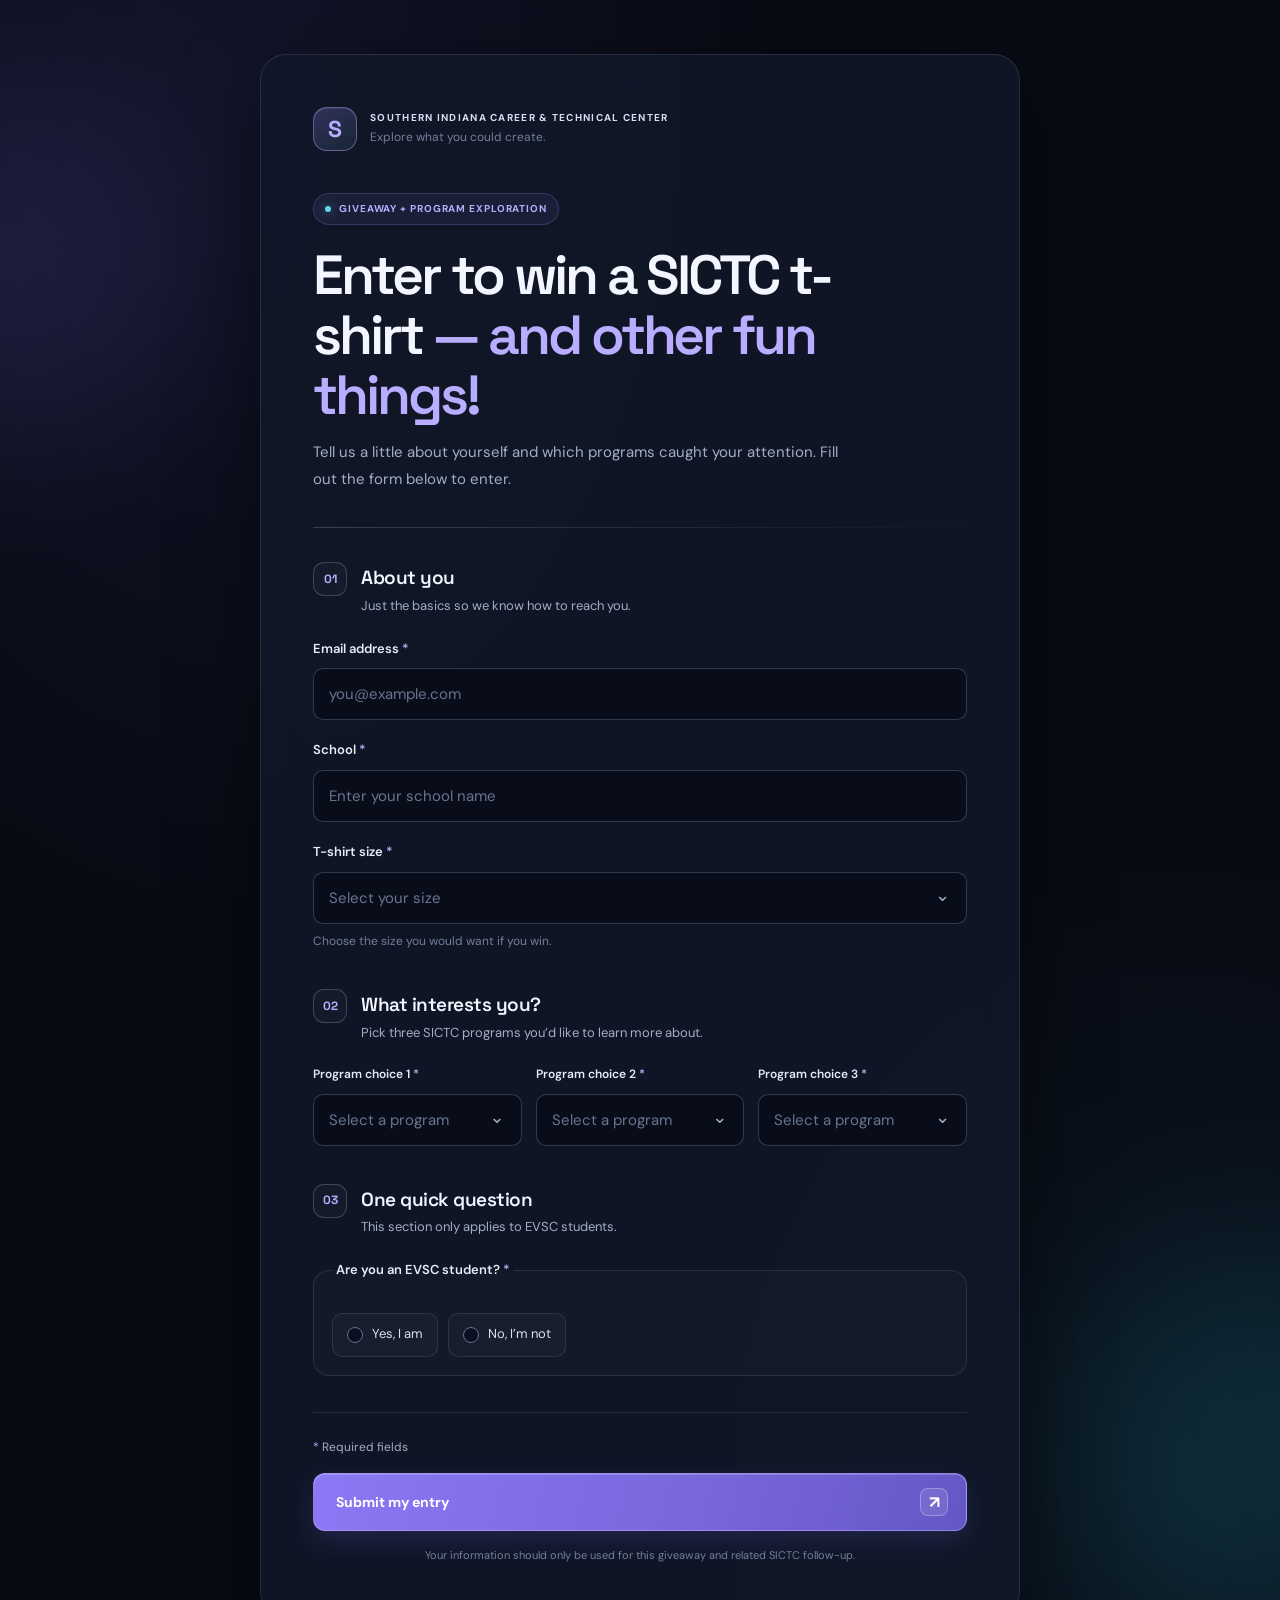
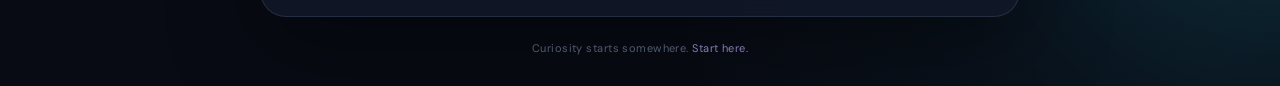
==== index.html @ db698476 "HTML Form Webpage Code" ====
<!DOCTYPE html>
<html lang="en">
<head>
  <meta charset="UTF-8">
  <meta name="viewport" content="width=device-width, initial-scale=1.0">
  <meta name="theme-color" content="#0b1020">
  <title>SICTC T-Shirt Giveaway</title>
  <link rel="stylesheet" href="styles.css">
</head>
<body>
  <main class="page-shell">
    <div class="ambient ambient-one" aria-hidden="true"></div>
    <div class="ambient ambient-two" aria-hidden="true"></div>

    <section class="form-card" aria-labelledby="page-title">
      <div class="brand-row">
        <div class="brand-mark" aria-hidden="true">S</div>
        <div>
          <p class="eyebrow">SOUTHERN INDIANA CAREER &amp; TECHNICAL CENTER</p>
          <p class="brand-caption">Explore what you could create.</p>
        </div>
      </div>

      <div class="intro">
        <div class="pill"><span class="pill-dot"></span> GIVEAWAY + PROGRAM EXPLORATION</div>
        <h1 id="page-title">Enter to win a SICTC t-shirt <span>— and other fun things!</span></h1>
        <p class="intro-copy">Tell us a little about yourself and which programs caught your attention. Fill out the form below to enter.</p>
      </div>

      <div class="divider"></div>

      <form id="giveaway-form" action="#" method="post">
        <div class="section-heading">
          <span class="section-number">01</span>
          <div>
            <h2>About you</h2>
            <p>Just the basics so we know how to reach you.</p>
          </div>
        </div>

        <div class="field">
          <label for="email">Email address <span class="required">*</span></label>
          <input id="email" name="email" type="email" placeholder="you@example.com" autocomplete="email" required>
        </div>

        <div class="field">
          <label for="school">School <span class="required">*</span></label>
          <input id="school" name="school" type="text" placeholder="Enter your school name" autocomplete="organization" required>
        </div>

        <div class="field">
          <label for="shirt-size">T-shirt size <span class="required">*</span></label>
          <div class="select-wrap">
            <select id="shirt-size" name="shirt_size" required>
              <option value="" disabled selected>Select your size</option>
              <option value="Youth S">Youth Small</option>
              <option value="Youth M">Youth Medium</option>
              <option value="Youth L">Youth Large</option>
              <option value="Adult XS">Adult XS</option>
              <option value="Adult S">Adult Small</option>
              <option value="Adult M">Adult Medium</option>
              <option value="Adult L">Adult Large</option>
              <option value="Adult XL">Adult XL</option>
              <option value="Adult 2XL">Adult 2XL</option>
              <option value="Adult 3XL">Adult 3XL</option>
            </select>
          </div>
          <p class="field-hint">Choose the size you would want if you win.</p>
        </div>

        <div class="section-heading section-spaced">
          <span class="section-number">02</span>
          <div>
            <h2>What interests you?</h2>
            <p>Pick three SICTC programs you’d like to learn more about.</p>
          </div>
        </div>

        <div class="program-grid">
          <div class="field">
            <label for="program-1">Program choice 1 <span class="required">*</span></label>
            <div class="select-wrap">
              <select id="program-1" name="program_1" required>
                <option value="" disabled selected>Select a program</option>
                <option>Computer Science</option>
                <option>Cybersecurity</option>
                <option>Architecture Engineering &amp; Design Technology</option>
                <option>Media Communications &amp; Broadcasting</option>
                <option>Graphic Communications/Digital Media</option>
                <option>Building Construction Technology</option>
                <option>Electrical Technology</option>
                <option>HVAC-R and Energy Systems</option>
                <option>Advanced Manufacturing Technology</option>
                <option>Precision Machine Metalworking Technology</option>
                <option>Welding Technology</option>
                <option>Criminal Justice</option>
                <option>Culinary Arts</option>
                <option>Health Sciences: Exercise Science</option>
                <option>Health Sciences: Pre-Professional</option>
                <option>Veterinary Sciences</option>
                <option>Cosmetology &amp; Barbering</option>
                <option>Automotive Collision Repair Technology</option>
                <option>Automotive Service Technology</option>
                <option>Diesel Service Technology</option>
              </select>
            </div>
          </div>
          <div class="field">
            <label for="program-2">Program choice 2 <span class="required">*</span></label>
            <div class="select-wrap">
              <select id="program-2" name="program_2" required>
                <option value="" disabled selected>Select a program</option>
                <option>Computer Science</option>
                <option>Cybersecurity</option>
                <option>Architecture Engineering &amp; Design Technology</option>
                <option>Media Communications &amp; Broadcasting</option>
                <option>Graphic Communications/Digital Media</option>
                <option>Building Construction Technology</option>
                <option>Electrical Technology</option>
                <option>HVAC-R and Energy Systems</option>
                <option>Advanced Manufacturing Technology</option>
                <option>Precision Machine Metalworking Technology</option>
                <option>Welding Technology</option>
                <option>Criminal Justice</option>
                <option>Culinary Arts</option>
                <option>Health Sciences: Exercise Science</option>
                <option>Health Sciences: Pre-Professional</option>
                <option>Veterinary Sciences</option>
                <option>Cosmetology &amp; Barbering</option>
                <option>Automotive Collision Repair Technology</option>
                <option>Automotive Service Technology</option>
                <option>Diesel Service Technology</option>
              </select>
            </div>
          </div>
          <div class="field">
            <label for="program-3">Program choice 3 <span class="required">*</span></label>
            <div class="select-wrap">
              <select id="program-3" name="program_3" required>
                <option value="" disabled selected>Select a program</option>
                <option>Computer Science</option>
                <option>Cybersecurity</option>
                <option>Architecture Engineering &amp; Design Technology</option>
                <option>Media Communications &amp; Broadcasting</option>
                <option>Graphic Communications/Digital Media</option>
                <option>Building Construction Technology</option>
                <option>Electrical Technology</option>
                <option>HVAC-R and Energy Systems</option>
                <option>Advanced Manufacturing Technology</option>
                <option>Precision Machine Metalworking Technology</option>
                <option>Welding Technology</option>
                <option>Criminal Justice</option>
                <option>Culinary Arts</option>
                <option>Health Sciences: Exercise Science</option>
                <option>Health Sciences: Pre-Professional</option>
                <option>Veterinary Sciences</option>
                <option>Cosmetology &amp; Barbering</option>
                <option>Automotive Collision Repair Technology</option>
                <option>Automotive Service Technology</option>
                <option>Diesel Service Technology</option>
              </select>
            </div>
          </div>
        </div>

        <div class="section-heading section-spaced">
          <span class="section-number">03</span>
          <div>
            <h2>One quick question</h2>
            <p>This section only applies to EVSC students.</p>
          </div>
        </div>

        <fieldset class="choice-panel">
          <legend>Are you an EVSC student? <span class="required">*</span></legend>
          <div class="radio-row">
            <label class="radio-option">
              <input type="radio" name="evsc_student" value="yes" required>
              <span class="radio-custom"></span>
              <span>Yes, I am</span>
            </label>
            <label class="radio-option">
              <input type="radio" name="evsc_student" value="no" required>
              <span class="radio-custom"></span>
              <span>No, I’m not</span>
            </label>
          </div>
        </fieldset>

        <div id="options-fair-field" class="field conditional-field" hidden>
          <label>Did you see us at the Options Fair? <span class="required">*</span></label>
          <div class="radio-row">
            <label class="radio-option">
              <input type="radio" name="options_fair" value="yes">
              <span class="radio-custom"></span>
              <span>Yes</span>
            </label>
            <label class="radio-option">
              <input type="radio" name="options_fair" value="no">
              <span class="radio-custom"></span>
              <span>No</span>
            </label>
            <label class="radio-option">
              <input type="radio" name="options_fair" value="not_sure">
              <span class="radio-custom"></span>
              <span>Not sure</span>
            </label>
          </div>
        </div>

        <div class="form-footer">
          <p><span class="required">*</span> Required fields</p>
          <button type="submit" class="submit-button">
            <span>Submit my entry</span>
            <span class="button-arrow" aria-hidden="true">↗</span>
          </button>
          <p class="privacy-note">Your information should only be used for this giveaway and related SICTC follow-up.</p>
          <div id="form-message" class="form-message" role="status" aria-live="polite" hidden></div>
        </div>
      </form>
    </section>
    <footer class="page-footer">Curiosity starts somewhere. <span>Start here.</span></footer>
  </main>

  <script>
    const form = document.getElementById('giveaway-form');
    const optionsFairField = document.getElementById('options-fair-field');
    const optionsFairInputs = [...document.querySelectorAll('input[name="options_fair"]')];
    const formMessage = document.getElementById('form-message');
    const submitButton = form.querySelector('button[type="submit"]');
    const googleAppsScriptUrl = 'https://script.google.com/macros/s/AKfycbwToW542k8Oo9J6jMadKbF2T8ipSiCAi8v5mZT7ndVPAQZIOLcLitl8KNH2co2GgEL20w/exec';

    function updateOptionsFairQuestion() {
      const selected = document.querySelector('input[name="evsc_student"]:checked');
      const showQuestion = selected && selected.value === 'yes';
      optionsFairField.hidden = !showQuestion;
      optionsFairInputs.forEach((input) => {
        input.required = Boolean(showQuestion);
        if (!showQuestion) input.checked = false;
      });
    }

    document.querySelectorAll('input[name="evsc_student"]').forEach((input) => {
      input.addEventListener('change', updateOptionsFairQuestion);
    });

    form.addEventListener('submit', async (event) => {
      event.preventDefault();
      if (!form.reportValidity()) return;

      formMessage.hidden = false;
      if (!googleAppsScriptUrl) {
        formMessage.textContent = 'This form is not connected yet. Set the Google Apps Script web app URL after deployment.';
        formMessage.scrollIntoView({ behavior: 'smooth', block: 'nearest' });
        return;
      }

      submitButton.disabled = true;
      formMessage.textContent = 'Submitting your entry...';
      formMessage.scrollIntoView({ behavior: 'smooth', block: 'nearest' });

      try {
        await fetch(googleAppsScriptUrl, {
          method: 'POST',
          mode: 'no-cors',
          body: new URLSearchParams(new FormData(form))
        });
        formMessage.textContent = 'Thanks! Your entry was sent.';
      } catch (error) {
        submitButton.disabled = false;
        formMessage.textContent = 'We could not send your entry. Please check your connection and try again.';
      }
    });
  </script>
</body>
</html>
---- styles.css ----
/* SICTC Giveaway Form — dark, sleek, responsive CSS library
   Link this file with: <link rel="stylesheet" href="styles.css">
*/

@import url('https://fonts.googleapis.com/css2?family=DM+Sans:wght@400;500;600;700&family=Space+Grotesk:wght@400;500;600;700&display=swap');

:root {
  color-scheme: dark;
  --bg: #080b14;
  --surface: rgba(17, 23, 40, 0.92);
  --surface-raised: #151c2f;
  --surface-soft: #101729;
  --border: rgba(170, 190, 230, 0.14);
  --border-strong: rgba(170, 190, 230, 0.25);
  --text: #f3f6ff;
  --muted: #a2aec7;
  --subtle: #73809d;
  --accent: #9b8cff;
  --accent-bright: #b9adff;
  --accent-blue: #64d7ed;
  --danger: #ff9eae;
  --radius-sm: 10px;
  --radius-md: 16px;
  --radius-lg: 26px;
  --shadow-card: 0 28px 90px rgba(0, 0, 0, 0.42);
  --focus-ring: 0 0 0 4px rgba(155, 140, 255, 0.18);
}

* { box-sizing: border-box; }

html {
  min-width: 320px;
  scroll-behavior: smooth;
}

body {
  margin: 0;
  min-height: 100vh;
  background:
    radial-gradient(ellipse at 18% 4%, rgba(94, 82, 190, 0.12), transparent 34rem),
    radial-gradient(ellipse at 92% 90%, rgba(37, 157, 190, 0.08), transparent 32rem),
    var(--bg);
  color: var(--text);
  font-family: 'DM Sans', system-ui, -apple-system, BlinkMacSystemFont, 'Segoe UI', sans-serif;
  font-size: 15px;
  line-height: 1.6;
  -webkit-font-smoothing: antialiased;
}

button, input, select, textarea { font: inherit; }
button, input, select { -webkit-tap-highlight-color: transparent; }
button { cursor: pointer; }

::selection {
  background: rgba(155, 140, 255, 0.35);
  color: #fff;
}

.page-shell {
  position: relative;
  isolation: isolate;
  display: flex;
  min-height: 100vh;
  flex-direction: column;
  align-items: center;
  justify-content: center;
  overflow: hidden;
  padding: 54px 20px 28px;
}

.ambient {
  position: absolute;
  z-index: -1;
  width: 380px;
  height: 380px;
  border-radius: 50%;
  filter: blur(90px);
  opacity: 0.13;
  pointer-events: none;
}

.ambient-one { top: 4%; left: -190px; background: #8874ff; }
.ambient-two { right: -180px; bottom: 3%; background: #28c6df; }

.form-card {
  width: min(100%, 760px);
  padding: clamp(24px, 5vw, 52px);
  border: 1px solid var(--border);
  border-radius: var(--radius-lg);
  background: var(--surface);
  box-shadow: var(--shadow-card);
  backdrop-filter: blur(20px);
  -webkit-backdrop-filter: blur(20px);
}

.brand-row {
  display: flex;
  align-items: center;
  gap: 13px;
  margin-bottom: 42px;
}

.brand-mark {
  display: grid;
  width: 44px;
  height: 44px;
  flex: 0 0 auto;
  place-items: center;
  border: 1px solid rgba(185, 173, 255, 0.42);
  border-radius: 14px;
  background: linear-gradient(145deg, rgba(155, 140, 255, 0.24), rgba(100, 215, 237, 0.08));
  color: var(--accent-bright);
  font-family: 'Space Grotesk', sans-serif;
  font-size: 23px;
  font-weight: 700;
  box-shadow: inset 0 1px 0 rgba(255, 255, 255, 0.08);
}

.eyebrow {
  margin: 0;
  color: #d9dff2;
  font-size: 10px;
  font-weight: 700;
  letter-spacing: 0.13em;
  line-height: 1.5;
}

.brand-caption {
  margin: 3px 0 0;
  color: var(--subtle);
  font-size: 12px;
}

.intro { max-width: 600px; }

.pill {
  display: inline-flex;
  align-items: center;
  gap: 8px;
  padding: 7px 11px;
  border: 1px solid rgba(155, 140, 255, 0.23);
  border-radius: 999px;
  background: rgba(155, 140, 255, 0.08);
  color: var(--accent-bright);
  font-size: 10px;
  font-weight: 700;
  letter-spacing: 0.09em;
}

.pill-dot {
  width: 6px;
  height: 6px;
  border-radius: 50%;
  background: var(--accent-blue);
  box-shadow: 0 0 12px rgba(100, 215, 237, 0.7);
}

h1, h2, p { overflow-wrap: anywhere; }

h1 {
  margin: 20px 0 14px;
  font-family: 'Space Grotesk', sans-serif;
  font-size: clamp(2.1rem, 5vw, 3.45rem);
  font-weight: 600;
  letter-spacing: -0.055em;
  line-height: 1.09;
}

h1 span {
  color: var(--accent-bright);
}

.intro-copy {
  max-width: 540px;
  margin: 0;
  color: var(--muted);
  font-size: 15px;
  line-height: 1.8;
}

.divider {
  height: 1px;
  margin: 34px 0;
  background: linear-gradient(90deg, var(--border-strong), transparent);
}

.section-heading {
  display: flex;
  align-items: flex-start;
  gap: 14px;
  margin: 0 0 22px;
}

.section-spaced { margin-top: 38px; }

.section-number {
  display: grid;
  width: 34px;
  height: 34px;
  flex: 0 0 auto;
  place-items: center;
  border: 1px solid var(--border-strong);
  border-radius: 11px;
  background: rgba(255, 255, 255, 0.025);
  color: var(--accent-bright);
  font-family: 'Space Grotesk', sans-serif;
  font-size: 12px;
  font-weight: 700;
}

.section-heading h2 {
  margin: 1px 0 2px;
  font-family: 'Space Grotesk', sans-serif;
  font-size: 19px;
  font-weight: 600;
  letter-spacing: -0.025em;
}

.section-heading p {
  margin: 0;
  color: var(--muted);
  font-size: 13px;
}

.field { min-width: 0; margin-bottom: 20px; }

.field > label,
.choice-panel legend {
  display: block;
  margin-bottom: 9px;
  color: #e7ebf8;
  font-size: 13px;
  font-weight: 600;
}

.required { color: var(--accent-bright); }

input[type="text"],
input[type="email"],
input[type="number"],
input[type="url"],
input[type="password"],
select,
textarea {
  display: block;
  width: 100%;
  min-height: 52px;
  padding: 13px 15px;
  border: 1px solid var(--border-strong);
  border-radius: var(--radius-sm);
  outline: none;
  background: rgba(7, 11, 22, 0.68);
  color: var(--text);
  transition: border-color 160ms ease, box-shadow 160ms ease, background 160ms ease;
}

input::placeholder,
textarea::placeholder { color: #687591; opacity: 1; }

input:hover, select:hover, textarea:hover { border-color: rgba(170, 190, 230, 0.4); }

input:focus-visible,
select:focus-visible,
textarea:focus-visible,
button:focus-visible {
  border-color: var(--accent);
  box-shadow: var(--focus-ring);
  outline: none;
}

input:invalid:not(:placeholder-shown) { border-color: rgba(255, 158, 174, 0.7); }

.select-wrap { position: relative; }
.select-wrap::after {
  position: absolute;
  top: 50%;
  right: 17px;
  color: var(--muted);
  content: '⌄';
  font-size: 18px;
  pointer-events: none;
  transform: translateY(-58%);
}
select { appearance: none; padding-right: 42px; cursor: pointer; }
select:required:invalid { color: #687591; }
select option { background: #111729; color: var(--text); }

.field-hint {
  margin: 8px 0 0;
  color: var(--subtle);
  font-size: 12px;
}

.program-grid {
  display: grid;
  grid-template-columns: repeat(3, minmax(0, 1fr));
  gap: 14px;
}

.program-grid .field { margin-bottom: 0; }
.program-grid .field > label { font-size: 12px; }
.program-hint { margin-top: 11px; }

.choice-panel {
  min-width: 0;
  margin: 0;
  padding: 18px;
  border: 1px solid var(--border);
  border-radius: var(--radius-md);
  background: rgba(255, 255, 255, 0.018);
}

.choice-panel legend { padding: 0 4px; margin-bottom: 14px; }

.radio-row {
  display: flex;
  flex-wrap: wrap;
  gap: 10px;
}

.radio-option {
  display: inline-flex;
  min-height: 44px;
  align-items: center;
  gap: 9px;
  padding: 10px 14px;
  border: 1px solid var(--border);
  border-radius: 10px;
  background: rgba(255, 255, 255, 0.025);
  color: #d9e0f2;
  cursor: pointer;
  font-size: 13px;
  transition: background 160ms ease, border-color 160ms ease;
}

.radio-option:hover {
  border-color: rgba(155, 140, 255, 0.5);
  background: rgba(155, 140, 255, 0.06);
}

.radio-option input {
  position: absolute;
  width: 1px;
  height: 1px;
  overflow: hidden;
  clip: rect(0, 0, 0, 0);
  white-space: nowrap;
  clip-path: inset(50%);
}

.radio-custom {
  display: inline-grid;
  width: 16px;
  height: 16px;
  flex: 0 0 auto;
  place-items: center;
  border: 1px solid #65718d;
  border-radius: 50%;
  background: #0b1020;
}

.radio-option input:checked + .radio-custom {
  border-color: var(--accent-bright);
  background: var(--accent-bright);
  box-shadow: inset 0 0 0 4px #17172b;
}

.radio-option input:focus-visible + .radio-custom {
  outline: 3px solid rgba(155, 140, 255, 0.3);
  outline-offset: 3px;
}

.conditional-field {
  margin-top: 18px;
  padding: 18px;
  border: 1px solid rgba(155, 140, 255, 0.24);
  border-radius: var(--radius-md);
  background: rgba(155, 140, 255, 0.055);
  animation: reveal 180ms ease-out;
}

.conditional-field[hidden] { display: none; }
.conditional-field > label { margin-bottom: 12px; }

@keyframes reveal {
  from { opacity: 0; transform: translateY(-4px); }
  to { opacity: 1; transform: translateY(0); }
}

.form-footer {
  margin-top: 36px;
  padding-top: 25px;
  border-top: 1px solid var(--border);
}

.form-footer > p:first-child {
  margin: 0 0 16px;
  color: var(--muted);
  font-size: 12px;
}

.submit-button {
  display: flex;
  width: 100%;
  min-height: 56px;
  align-items: center;
  justify-content: space-between;
  gap: 14px;
  padding: 14px 18px 14px 22px;
  border: 1px solid rgba(196, 187, 255, 0.45);
  border-radius: 12px;
  background: linear-gradient(105deg, #8b79f5, #7866dc 60%, #6557c6);
  color: #fff;
  font-size: 14px;
  font-weight: 700;
  box-shadow: 0 10px 28px rgba(101, 87, 198, 0.22), inset 0 1px 0 rgba(255, 255, 255, 0.2);
  transition: transform 160ms ease, filter 160ms ease, box-shadow 160ms ease;
}

.submit-button:hover {
  filter: brightness(1.08);
  box-shadow: 0 14px 34px rgba(101, 87, 198, 0.3), inset 0 1px 0 rgba(255, 255, 255, 0.22);
  transform: translateY(-1px);
}

.submit-button:active { transform: translateY(0); }

.button-arrow {
  display: grid;
  width: 28px;
  height: 28px;
  place-items: center;
  border: 1px solid rgba(255, 255, 255, 0.28);
  border-radius: 8px;
  background: rgba(255, 255, 255, 0.1);
  font-size: 17px;
}

.privacy-note {
  max-width: 470px;
  margin: 15px auto 0;
  color: var(--subtle);
  font-size: 11px;
  line-height: 1.7;
  text-align: center;
}

.form-message {
  margin-top: 18px;
  padding: 13px 15px;
  border: 1px solid rgba(100, 215, 237, 0.25);
  border-radius: 10px;
  background: rgba(100, 215, 237, 0.07);
  color: #b8f2fb;
  font-size: 13px;
}
.form-message[hidden] { display: none; }

.page-footer {
  padding: 23px 10px 0;
  color: #65718b;
  font-size: 11px;
  letter-spacing: 0.04em;
  text-align: center;
}
.page-footer span { color: #a49bdf; }

@media (max-width: 640px) {
  .page-shell { justify-content: flex-start; padding: 20px 12px 18px; }
  .form-card { padding: 24px 19px; border-radius: 20px; }
  .brand-row { margin-bottom: 32px; }
  .eyebrow { max-width: 245px; font-size: 9px; }
  h1 { font-size: clamp(2rem, 10vw, 2.8rem); }
  .intro-copy { font-size: 14px; }
  .divider { margin: 27px 0; }
  .program-grid { grid-template-columns: 1fr; gap: 0; }
  .program-grid .field { margin-bottom: 18px; }
  .program-grid .field > label { font-size: 13px; }
  .radio-row { gap: 8px; }
  .radio-option { flex: 1 1 auto; }
  .choice-panel, .conditional-field { padding: 14px; }
}

@media (prefers-reduced-motion: reduce) {
  *, *::before, *::after {
    scroll-behavior: auto !important;
    animation-duration: 0.01ms !important;
    animation-iteration-count: 1 !important;
    transition-duration: 0.01ms !important;
  }
}
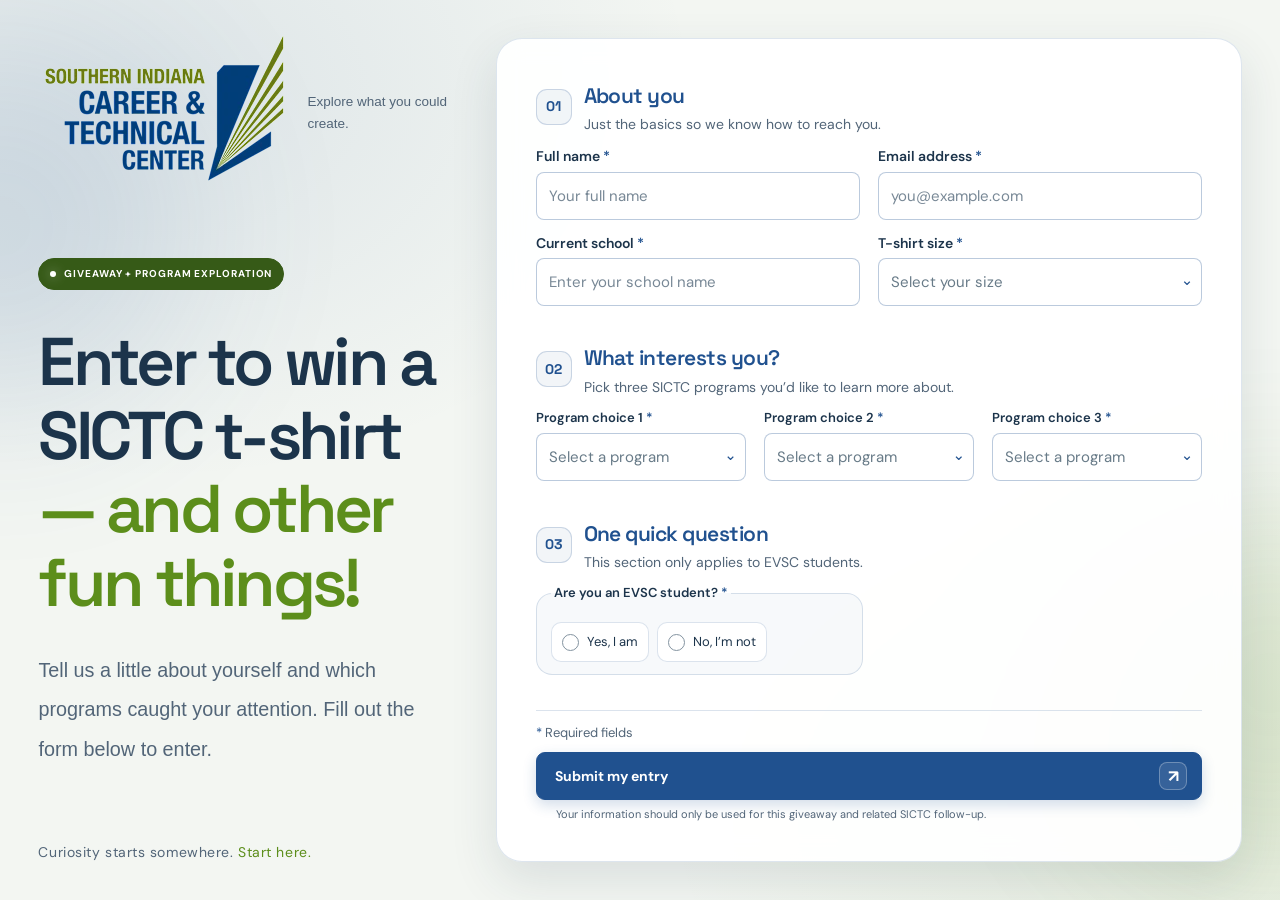
==== commit 9e30047f: "Fixed the form, added new styling, and adapted the apps script to include full name" ====
--- a/index.html
+++ b/index.html
@@ -3,7 +3,7 @@
 <head>
   <meta charset="UTF-8">
   <meta name="viewport" content="width=device-width, initial-scale=1.0">
-  <meta name="theme-color" content="#0b1020">
+  <meta name="theme-color" content="#f4f7f5">
   <title>SICTC T-Shirt Giveaway</title>
   <link rel="stylesheet" href="styles.css">
 </head>
@@ -12,11 +12,10 @@
     <div class="ambient ambient-one" aria-hidden="true"></div>
     <div class="ambient ambient-two" aria-hidden="true"></div>
 
-    <section class="form-card" aria-labelledby="page-title">
+    <section class="intro-panel" aria-labelledby="page-title">
       <div class="brand-row">
-        <div class="brand-mark" aria-hidden="true">S</div>
-        <div>
-          <p class="eyebrow">SOUTHERN INDIANA CAREER &amp; TECHNICAL CENTER</p>
+        <img class="brand-logo" src="assets/images/sictc-logo.png" alt="Southern Indiana Career &amp; Technical Center">
+        <div class="brand-words">
           <p class="brand-caption">Explore what you could create.</p>
         </div>
       </div>
@@ -26,57 +25,67 @@
         <h1 id="page-title">Enter to win a SICTC t-shirt <span>— and other fun things!</span></h1>
         <p class="intro-copy">Tell us a little about yourself and which programs caught your attention. Fill out the form below to enter.</p>
       </div>
-
-      <div class="divider"></div>
-
-      <form id="giveaway-form" action="#" method="post">
-        <div class="section-heading">
-          <span class="section-number">01</span>
-          <div>
-            <h2>About you</h2>
-            <p>Just the basics so we know how to reach you.</p>
-          </div>
-        </div>
-
-        <div class="field">
-          <label for="email">Email address <span class="required">*</span></label>
-          <input id="email" name="email" type="email" placeholder="you@example.com" autocomplete="email" required>
-        </div>
-
-        <div class="field">
-          <label for="school">School <span class="required">*</span></label>
-          <input id="school" name="school" type="text" placeholder="Enter your school name" autocomplete="organization" required>
-        </div>
-
-        <div class="field">
-          <label for="shirt-size">T-shirt size <span class="required">*</span></label>
-          <div class="select-wrap">
-            <select id="shirt-size" name="shirt_size" required>
-              <option value="" disabled selected>Select your size</option>
-              <option value="Youth S">Youth Small</option>
-              <option value="Youth M">Youth Medium</option>
-              <option value="Youth L">Youth Large</option>
-              <option value="Adult XS">Adult XS</option>
-              <option value="Adult S">Adult Small</option>
-              <option value="Adult M">Adult Medium</option>
-              <option value="Adult L">Adult Large</option>
-              <option value="Adult XL">Adult XL</option>
-              <option value="Adult 2XL">Adult 2XL</option>
-              <option value="Adult 3XL">Adult 3XL</option>
-            </select>
-          </div>
-          <p class="field-hint">Choose the size you would want if you win.</p>
-        </div>
-
-        <div class="section-heading section-spaced">
-          <span class="section-number">02</span>
-          <div>
-            <h2>What interests you?</h2>
-            <p>Pick three SICTC programs you’d like to learn more about.</p>
-          </div>
-        </div>
-
-        <div class="program-grid">
+      <footer class="page-footer">Curiosity starts somewhere. <span>Start here.</span></footer>
+    </section>
+
+    <section class="form-card" aria-label="Giveaway entry form">
+      <form id="giveaway-form" class="form-layout" action="#" method="post">
+        <section class="form-section about-section" aria-labelledby="about-heading">
+          <div class="section-heading">
+            <span class="section-number">01</span>
+            <div>
+              <h2 id="about-heading">About you</h2>
+              <p>Just the basics so we know how to reach you.</p>
+            </div>
+          </div>
+
+          <div class="basic-fields">
+            <div class="field">
+              <label for="full-name">Full name <span class="required">*</span></label>
+              <input id="full-name" name="full_name" type="text" placeholder="Your full name" autocomplete="name" required>
+            </div>
+
+            <div class="field">
+              <label for="email">Email address <span class="required">*</span></label>
+              <input id="email" name="email" type="email" placeholder="you@example.com" autocomplete="email" required>
+            </div>
+
+            <div class="field">
+              <label for="school">Current school <span class="required">*</span></label>
+              <input id="school" name="school" type="text" placeholder="Enter your school name" autocomplete="organization" required>
+            </div>
+
+            <div class="field">
+              <label for="shirt-size">T-shirt size <span class="required">*</span></label>
+              <div class="select-wrap">
+                <select id="shirt-size" name="shirt_size" required>
+                  <option value="" disabled selected>Select your size</option>
+                  <option value="Youth S">Youth Small</option>
+                  <option value="Youth M">Youth Medium</option>
+                  <option value="Youth L">Youth Large</option>
+                  <option value="Adult XS">Adult XS</option>
+                  <option value="Adult S">Adult Small</option>
+                  <option value="Adult M">Adult Medium</option>
+                  <option value="Adult L">Adult Large</option>
+                  <option value="Adult XL">Adult XL</option>
+                  <option value="Adult 2XL">Adult 2XL</option>
+                  <option value="Adult 3XL">Adult 3XL</option>
+                </select>
+              </div>
+            </div>
+          </div>
+        </section>
+
+        <section class="form-section programs-section" aria-labelledby="programs-heading">
+          <div class="section-heading">
+            <span class="section-number">02</span>
+            <div>
+              <h2 id="programs-heading">What interests you?</h2>
+              <p>Pick three SICTC programs you’d like to learn more about.</p>
+            </div>
+          </div>
+
+          <div class="program-grid">
           <div class="field">
             <label for="program-1">Program choice 1 <span class="required">*</span></label>
             <div class="select-wrap">
@@ -161,52 +170,55 @@
               </select>
             </div>
           </div>
-        </div>
-
-        <div class="section-heading section-spaced">
-          <span class="section-number">03</span>
-          <div>
-            <h2>One quick question</h2>
-            <p>This section only applies to EVSC students.</p>
-          </div>
-        </div>
-
-        <fieldset class="choice-panel">
-          <legend>Are you an EVSC student? <span class="required">*</span></legend>
-          <div class="radio-row">
-            <label class="radio-option">
-              <input type="radio" name="evsc_student" value="yes" required>
-              <span class="radio-custom"></span>
-              <span>Yes, I am</span>
-            </label>
-            <label class="radio-option">
-              <input type="radio" name="evsc_student" value="no" required>
-              <span class="radio-custom"></span>
-              <span>No, I’m not</span>
-            </label>
-          </div>
-        </fieldset>
-
-        <div id="options-fair-field" class="field conditional-field" hidden>
-          <label>Did you see us at the Options Fair? <span class="required">*</span></label>
-          <div class="radio-row">
-            <label class="radio-option">
-              <input type="radio" name="options_fair" value="yes">
-              <span class="radio-custom"></span>
-              <span>Yes</span>
-            </label>
-            <label class="radio-option">
-              <input type="radio" name="options_fair" value="no">
-              <span class="radio-custom"></span>
-              <span>No</span>
-            </label>
-            <label class="radio-option">
-              <input type="radio" name="options_fair" value="not_sure">
-              <span class="radio-custom"></span>
-              <span>Not sure</span>
-            </label>
-          </div>
-        </div>
+          </div>
+        </section>
+
+        <section class="form-section student-section" aria-labelledby="student-heading">
+          <div class="section-heading">
+            <span class="section-number">03</span>
+            <div>
+              <h2 id="student-heading">One quick question</h2>
+              <p>This section only applies to EVSC students.</p>
+            </div>
+          </div>
+
+          <fieldset class="choice-panel">
+            <legend>Are you an EVSC student? <span class="required">*</span></legend>
+            <div class="radio-row">
+              <label class="radio-option">
+                <input type="radio" name="evsc_student" value="yes" required>
+                <span class="radio-custom"></span>
+                <span>Yes, I am</span>
+              </label>
+              <label class="radio-option">
+                <input type="radio" name="evsc_student" value="no" required>
+                <span class="radio-custom"></span>
+                <span>No, I’m not</span>
+              </label>
+            </div>
+          </fieldset>
+
+          <div id="options-fair-field" class="field conditional-field" hidden>
+            <label>Did you see us at the Options Fair? <span class="required">*</span></label>
+            <div class="radio-row">
+              <label class="radio-option">
+                <input type="radio" name="options_fair" value="yes">
+                <span class="radio-custom"></span>
+                <span>Yes</span>
+              </label>
+              <label class="radio-option">
+                <input type="radio" name="options_fair" value="no">
+                <span class="radio-custom"></span>
+                <span>No</span>
+              </label>
+              <label class="radio-option">
+                <input type="radio" name="options_fair" value="not_sure">
+                <span class="radio-custom"></span>
+                <span>Not sure</span>
+              </label>
+            </div>
+          </div>
+        </section>
 
         <div class="form-footer">
           <p><span class="required">*</span> Required fields</p>
@@ -219,7 +231,6 @@
         </div>
       </form>
     </section>
-    <footer class="page-footer">Curiosity starts somewhere. <span>Start here.</span></footer>
   </main>
 
   <script>
@@ -228,7 +239,8 @@
     const optionsFairInputs = [...document.querySelectorAll('input[name="options_fair"]')];
     const formMessage = document.getElementById('form-message');
     const submitButton = form.querySelector('button[type="submit"]');
-    const googleAppsScriptUrl = 'https://script.google.com/macros/s/AKfycbwToW542k8Oo9J6jMadKbF2T8ipSiCAi8v5mZT7ndVPAQZIOLcLitl8KNH2co2GgEL20w/exec';
+    const privacyNote = form.querySelector('.privacy-note');
+    const googleAppsScriptUrl = 'https://script.google.com/macros/s/AKfycbyyPRxPZwp46265XbdS-V0ND6jwR6G9s24jXCnYWfOxH8zINSwjen-m733zhERFNGpn6w/exec';
 
     function updateOptionsFairQuestion() {
       const selected = document.querySelector('input[name="evsc_student"]:checked');
@@ -248,16 +260,15 @@
       event.preventDefault();
       if (!form.reportValidity()) return;
 
+      privacyNote.hidden = true;
       formMessage.hidden = false;
       if (!googleAppsScriptUrl) {
         formMessage.textContent = 'This form is not connected yet. Set the Google Apps Script web app URL after deployment.';
-        formMessage.scrollIntoView({ behavior: 'smooth', block: 'nearest' });
         return;
       }
 
       submitButton.disabled = true;
       formMessage.textContent = 'Submitting your entry...';
-      formMessage.scrollIntoView({ behavior: 'smooth', block: 'nearest' });
 
       try {
         await fetch(googleAppsScriptUrl, {
@@ -265,7 +276,7 @@
           mode: 'no-cors',
           body: new URLSearchParams(new FormData(form))
         });
-        formMessage.textContent = 'Thanks! Your entry was sent.';
+        formMessage.textContent = 'Form submitted, you will receive an email soon regarding your T-Shirt.';
       } catch (error) {
         submitButton.disabled = false;
         formMessage.textContent = 'We could not send your entry. Please check your connection and try again.';
--- a/styles.css
+++ b/styles.css
@@ -1,44 +1,43 @@
-/* SICTC Giveaway Form — dark, sleek, responsive CSS library
-   Link this file with: <link rel="stylesheet" href="styles.css">
-*/
-
 @import url('https://fonts.googleapis.com/css2?family=DM+Sans:wght@400;500;600;700&family=Space+Grotesk:wght@400;500;600;700&display=swap');
 
 :root {
   color-scheme: dark;
-  --bg: #080b14;
-  --surface: rgba(17, 23, 40, 0.92);
-  --surface-raised: #151c2f;
-  --surface-soft: #101729;
-  --border: rgba(170, 190, 230, 0.14);
-  --border-strong: rgba(170, 190, 230, 0.25);
+  --brand-blue: #1a5290;
+  --brand-green: #5c8d1b;
+  --bg: #09121c;
+  --surface: rgba(15, 27, 41, 0.96);
+  --surface-raised: #17283a;
+  --surface-soft: #101e2d;
+  --border: rgba(171, 198, 219, 0.16);
+  --border-strong: rgba(171, 198, 219, 0.28);
   --text: #f3f6ff;
   --muted: #a2aec7;
   --subtle: #73809d;
-  --accent: #9b8cff;
-  --accent-bright: #b9adff;
-  --accent-blue: #64d7ed;
+  --accent: var(--brand-blue);
+  --accent-bright: #9bc0df;
+  --accent-blue: var(--brand-green);
   --danger: #ff9eae;
   --radius-sm: 10px;
   --radius-md: 16px;
   --radius-lg: 26px;
   --shadow-card: 0 28px 90px rgba(0, 0, 0, 0.42);
-  --focus-ring: 0 0 0 4px rgba(155, 140, 255, 0.18);
+  --focus-ring: 0 0 0 4px rgba(26, 82, 144, 0.28);
 }
 
 * { box-sizing: border-box; }
 
 html {
-  min-width: 320px;
-  scroll-behavior: smooth;
+  height: 100%;
+  overflow: hidden;
 }
 
 body {
   margin: 0;
-  min-height: 100vh;
+  height: 100%;
+  overflow: hidden;
   background:
-    radial-gradient(ellipse at 18% 4%, rgba(94, 82, 190, 0.12), transparent 34rem),
-    radial-gradient(ellipse at 92% 90%, rgba(37, 157, 190, 0.08), transparent 32rem),
+    radial-gradient(ellipse at 18% 4%, rgba(26, 82, 144, 0.2), transparent 34rem),
+    radial-gradient(ellipse at 92% 90%, rgba(92, 141, 27, 0.12), transparent 32rem),
     var(--bg);
   color: var(--text);
   font-family: 'DM Sans', system-ui, -apple-system, BlinkMacSystemFont, 'Segoe UI', sans-serif;
@@ -52,20 +51,22 @@
 button { cursor: pointer; }
 
 ::selection {
-  background: rgba(155, 140, 255, 0.35);
+  background: rgba(26, 82, 144, 0.55);
   color: #fff;
 }
 
 .page-shell {
   position: relative;
   isolation: isolate;
-  display: flex;
-  min-height: 100vh;
-  flex-direction: column;
-  align-items: center;
-  justify-content: center;
+  display: grid;
+  width: 100%;
+  height: 100vh;
+  height: 100dvh;
+  grid-template-columns: minmax(0, 0.88fr) minmax(0, 1.12fr);
+  align-items: stretch;
+  gap: clamp(24px, 5vw, 76px);
   overflow: hidden;
-  padding: 54px 20px 28px;
+  padding: clamp(20px, 4vw, 64px);
 }
 
 .ambient {
@@ -79,11 +80,22 @@
   pointer-events: none;
 }
 
-.ambient-one { top: 4%; left: -190px; background: #8874ff; }
-.ambient-two { right: -180px; bottom: 3%; background: #28c6df; }
+.ambient-one { top: 4%; left: -190px; background: var(--brand-blue); }
+.ambient-two { right: -180px; bottom: 3%; background: var(--brand-green); }
+
+.intro-panel {
+  display: flex;
+  min-width: 0;
+  min-height: 0;
+  flex-direction: column;
+  justify-content: center;
+}
 
 .form-card {
-  width: min(100%, 760px);
+  width: 100%;
+  min-width: 0;
+  min-height: 0;
+  overflow-y: auto;
   padding: clamp(24px, 5vw, 52px);
   border: 1px solid var(--border);
   border-radius: var(--radius-lg);
@@ -97,38 +109,45 @@
   display: flex;
   align-items: center;
   gap: 13px;
-  margin-bottom: 42px;
-}
-
-.brand-mark {
-  display: grid;
-  width: 44px;
-  height: 44px;
-  flex: 0 0 auto;
-  place-items: center;
-  border: 1px solid rgba(185, 173, 255, 0.42);
-  border-radius: 14px;
-  background: linear-gradient(145deg, rgba(155, 140, 255, 0.24), rgba(100, 215, 237, 0.08));
-  color: var(--accent-bright);
-  font-family: 'Space Grotesk', sans-serif;
-  font-size: 23px;
-  font-weight: 700;
-  box-shadow: inset 0 1px 0 rgba(255, 255, 255, 0.08);
+  margin-bottom: clamp(30px, 6vh, 60px);
+}
+
+.brand-logo {
+  display: block;
+  width: clamp(180px, 23vw, 300px);
+  max-width: 100%;
+  height: auto;
+  flex: 0 1 auto;
 }
 
 .eyebrow {
   margin: 0;
   color: #d9dff2;
-  font-size: 10px;
+  font-size: clamp(15px, 1.5vw, 20px);
+  line-height: 1.15;
+}
+
+.eyebrow span {
+  display: block;
+}
+
+.eyebrow span:first-child {
+  font-family: "Franklin Gothic Medium Cond", "Arial Narrow", sans-serif;
+  font-weight: 400;
+}
+
+.eyebrow span:last-child {
+  font-family: "Swis721 Cn BT", "Arial Narrow", sans-serif;
   font-weight: 700;
-  letter-spacing: 0.13em;
-  line-height: 1.5;
+  text-transform: uppercase;
 }
 
 .brand-caption {
   margin: 3px 0 0;
   color: var(--subtle);
   font-size: 12px;
+  font-family: Arial, sans-serif;
+  font-weight: 400;
 }
 
 .intro { max-width: 600px; }
@@ -138,10 +157,10 @@
   align-items: center;
   gap: 8px;
   padding: 7px 11px;
-  border: 1px solid rgba(155, 140, 255, 0.23);
+  border: 1px solid #365a17;
   border-radius: 999px;
-  background: rgba(155, 140, 255, 0.08);
-  color: var(--accent-bright);
+  background: #365a17;
+  color: #fff;
   font-size: 10px;
   font-weight: 700;
   letter-spacing: 0.09em;
@@ -151,16 +170,16 @@
   width: 6px;
   height: 6px;
   border-radius: 50%;
-  background: var(--accent-blue);
-  box-shadow: 0 0 12px rgba(100, 215, 237, 0.7);
+  background: #fff;
+  box-shadow: 0 0 12px rgba(255, 255, 255, 0.5);
 }
 
 h1, h2, p { overflow-wrap: anywhere; }
 
 h1 {
-  margin: 20px 0 14px;
+  margin: 24px 0 18px;
   font-family: 'Space Grotesk', sans-serif;
-  font-size: clamp(2.1rem, 5vw, 3.45rem);
+  font-size: clamp(2rem, 4.2vw, 3.4rem);
   font-weight: 600;
   letter-spacing: -0.055em;
   line-height: 1.09;
@@ -175,7 +194,9 @@
   margin: 0;
   color: var(--muted);
   font-size: 15px;
-  line-height: 1.8;
+  line-height: 2;
+  font-family: Arial, sans-serif;
+  font-weight: 400;
 }
 
 .divider {
@@ -191,7 +212,7 @@
   margin: 0 0 22px;
 }
 
-.section-spaced { margin-top: 38px; }
+.section-spaced { margin-top: 28px; }
 
 .section-number {
   display: grid;
@@ -334,8 +355,8 @@
 }
 
 .radio-option:hover {
-  border-color: rgba(155, 140, 255, 0.5);
-  background: rgba(155, 140, 255, 0.06);
+  border-color: rgba(92, 141, 27, 0.55);
+  background: rgba(92, 141, 27, 0.08);
 }
 
 .radio-option input {
@@ -366,16 +387,16 @@
 }
 
 .radio-option input:focus-visible + .radio-custom {
-  outline: 3px solid rgba(155, 140, 255, 0.3);
+  outline: 3px solid rgba(26, 82, 144, 0.38);
   outline-offset: 3px;
 }
 
 .conditional-field {
   margin-top: 18px;
   padding: 18px;
-  border: 1px solid rgba(155, 140, 255, 0.24);
+  border: 1px solid rgba(92, 141, 27, 0.32);
   border-radius: var(--radius-md);
-  background: rgba(155, 140, 255, 0.055);
+  background: rgba(92, 141, 27, 0.08);
   animation: reveal 180ms ease-out;
 }
 
@@ -409,17 +430,17 @@
   padding: 14px 18px 14px 22px;
   border: 1px solid rgba(196, 187, 255, 0.45);
   border-radius: 12px;
-  background: linear-gradient(105deg, #8b79f5, #7866dc 60%, #6557c6);
+  background: linear-gradient(105deg, #1a5290, #205d99 60%, #386c9d);
   color: #fff;
   font-size: 14px;
   font-weight: 700;
-  box-shadow: 0 10px 28px rgba(101, 87, 198, 0.22), inset 0 1px 0 rgba(255, 255, 255, 0.2);
+  box-shadow: 0 10px 28px rgba(26, 82, 144, 0.28), inset 0 1px 0 rgba(255, 255, 255, 0.2);
   transition: transform 160ms ease, filter 160ms ease, box-shadow 160ms ease;
 }
 
 .submit-button:hover {
   filter: brightness(1.08);
-  box-shadow: 0 14px 34px rgba(101, 87, 198, 0.3), inset 0 1px 0 rgba(255, 255, 255, 0.22);
+  box-shadow: 0 14px 34px rgba(26, 82, 144, 0.36), inset 0 1px 0 rgba(255, 255, 255, 0.22);
   transform: translateY(-1px);
 }
 
@@ -448,31 +469,46 @@
 .form-message {
   margin-top: 18px;
   padding: 13px 15px;
-  border: 1px solid rgba(100, 215, 237, 0.25);
+  border: 1px solid rgba(26, 82, 144, 0.42);
   border-radius: 10px;
-  background: rgba(100, 215, 237, 0.07);
-  color: #b8f2fb;
+  background: rgba(26, 82, 144, 0.16);
+  color: #c5e0f6;
   font-size: 13px;
 }
 .form-message[hidden] { display: none; }
 
 .page-footer {
-  padding: 23px 10px 0;
+  margin-top: clamp(24px, 6vh, 60px);
+  padding: 0;
   color: #65718b;
   font-size: 11px;
   letter-spacing: 0.04em;
-  text-align: center;
-}
-.page-footer span { color: #a49bdf; }
-
-@media (max-width: 640px) {
-  .page-shell { justify-content: flex-start; padding: 20px 12px 18px; }
-  .form-card { padding: 24px 19px; border-radius: 20px; }
-  .brand-row { margin-bottom: 32px; }
-  .eyebrow { max-width: 245px; font-size: 9px; }
-  h1 { font-size: clamp(2rem, 10vw, 2.8rem); }
-  .intro-copy { font-size: 14px; }
-  .divider { margin: 27px 0; }
+  text-align: left;
+}
+.page-footer span { color: #c5dc9e; }
+
+@media (max-width: 760px) {
+  .page-shell {
+    grid-template-columns: minmax(0, 1fr);
+    grid-template-rows: minmax(0, 0.42fr) minmax(0, 0.58fr);
+    gap: 12px;
+    padding: 16px 12px 12px;
+  }
+
+  .intro-panel {
+    justify-content: center;
+    overflow: hidden;
+  }
+
+  .brand-row { gap: 9px; margin-bottom: 8px; }
+  .brand-logo { width: clamp(128px, 30vw, 180px); }
+  .brand-caption { font-size: 11px; }
+  .pill { max-width: 100%; flex-wrap: wrap; padding: 5px 8px; font-size: 9px; }
+  h1 { margin: 8px 0; font-size: clamp(1.3rem, 5vh, 2rem); }
+  .intro-copy { font-size: 12px; line-height: 1.4; }
+  .page-footer { display: none; }
+  .form-card { padding: 18px 16px; border-radius: 18px; }
+  .divider { margin: 0 0 20px; }
   .program-grid { grid-template-columns: 1fr; gap: 0; }
   .program-grid .field { margin-bottom: 18px; }
   .program-grid .field > label { font-size: 13px; }
@@ -481,6 +517,15 @@
   .choice-panel, .conditional-field { padding: 14px; }
 }
 
+@media (max-height: 600px) and (min-width: 761px) {
+  .page-shell { padding-top: 16px; padding-bottom: 16px; }
+  .brand-row { margin-bottom: 14px; }
+  h1 { margin: 12px 0 8px; font-size: clamp(1.8rem, 6vh, 2.8rem); }
+  .intro-copy { font-size: 13px; line-height: 1.5; }
+  .page-footer { margin-top: 16px; }
+  .form-card { padding-top: 24px; padding-bottom: 24px; }
+}
+
 @media (prefers-reduced-motion: reduce) {
   *, *::before, *::after {
     scroll-behavior: auto !important;
@@ -489,3 +534,338 @@
     transition-duration: 0.01ms !important;
   }
 }
+
+:root {
+  color-scheme: light;
+  --brand-blue: #20518f;
+  --brand-green: #5c8e1b;
+  --bg: #f3f6f2;
+  --surface: #ffffff;
+  --surface-raised: #f7f9f8;
+  --surface-soft: #edf2f2;
+  --border: rgba(32, 81, 143, 0.16);
+  --border-strong: rgba(32, 81, 143, 0.3);
+  --text: #1c344b;
+  --muted: #526578;
+  --subtle: #687b88;
+  --accent: var(--brand-blue);
+  --accent-bright: var(--brand-blue);
+  --accent-blue: var(--brand-green);
+  --shadow-card: 0 18px 48px rgba(31, 57, 75, 0.12);
+  --focus-ring: 0 0 0 3px rgba(32, 81, 143, 0.18);
+}
+
+body {
+  background:
+    radial-gradient(ellipse at 12% 10%, rgba(32, 81, 143, 0.1), transparent 34rem),
+    radial-gradient(ellipse at 92% 90%, rgba(92, 142, 27, 0.09), transparent 32rem),
+    var(--bg);
+}
+
+.page-shell {
+  grid-template-columns: minmax(0, 0.82fr) minmax(0, 1.18fr);
+  gap: clamp(20px, 3vw, 48px);
+  padding: clamp(16px, 3vw, 48px);
+}
+
+.form-card {
+  display: flex;
+  overflow: hidden;
+  padding: clamp(16px, 2.4vw, 34px);
+  border-color: rgba(32, 81, 143, 0.15);
+  background: rgba(255, 255, 255, 0.94);
+  box-shadow: var(--shadow-card);
+  backdrop-filter: blur(12px);
+  -webkit-backdrop-filter: blur(12px);
+}
+
+.intro-panel { color: var(--text); }
+.eyebrow { color: var(--brand-blue); }
+.brand-caption, .intro-copy { color: var(--muted); }
+h1 span, .page-footer span { color: var(--brand-green); }
+.page-footer { color: var(--muted); }
+
+.form-layout {
+  display: grid;
+  width: 100%;
+  min-height: 0;
+  grid-template-columns: repeat(2, minmax(0, 1fr));
+  align-content: center;
+  gap: clamp(8px, 1.3vh, 14px) clamp(12px, 1.6vw, 22px);
+}
+
+.form-section { min-width: 0; }
+.about-section, .programs-section { grid-column: 1 / -1; }
+.section-heading { align-items: center; gap: 10px; margin-bottom: 8px; }
+.section-number {
+  width: 28px;
+  height: 28px;
+  border-color: rgba(32, 81, 143, 0.2);
+  border-radius: 9px;
+  background: rgba(32, 81, 143, 0.06);
+  color: var(--brand-blue);
+}
+.section-heading h2 { color: var(--brand-blue); font-size: 16px; }
+.section-heading p { color: var(--muted); font-size: 11px; line-height: 1.35; }
+
+.basic-fields {
+  display: grid;
+  grid-template-columns: repeat(2, minmax(0, 1fr));
+  gap: 8px 12px;
+}
+.field { margin-bottom: 0; }
+.field > label, .choice-panel legend {
+  margin-bottom: 4px;
+  color: var(--text);
+  font-size: 11px;
+  line-height: 1.3;
+}
+
+input[type="text"],
+input[type="email"],
+input[type="number"],
+input[type="url"],
+input[type="password"],
+select,
+textarea {
+  min-height: 38px;
+  padding: 8px 10px;
+  border-color: var(--border-strong);
+  border-radius: 8px;
+  background: #fff;
+  color: var(--text);
+  font-size: 12px;
+}
+input::placeholder, textarea::placeholder { color: #788896; }
+input:hover, select:hover, textarea:hover { border-color: rgba(32, 81, 143, 0.55); }
+input:invalid:not(:placeholder-shown) { border-color: rgba(180, 55, 55, 0.65); }
+select { padding-right: 28px; }
+select:required:invalid { color: #687b88; }
+select option { background: #fff; color: var(--text); }
+.select-wrap::after { right: 9px; color: var(--brand-blue); font-size: 15px; }
+
+.program-grid { gap: 10px; }
+.program-grid .field > label { font-size: 10px; }
+
+.student-section {
+  display: grid;
+  min-width: 0;
+  grid-template-columns: repeat(2, minmax(0, 1fr));
+  align-content: start;
+  gap: 8px;
+}
+.student-section .section-heading { grid-column: 1 / -1; margin: 0; }
+.choice-panel {
+  min-width: 0;
+  padding: 8px 9px;
+  border-color: var(--border);
+  background: rgba(32, 81, 143, 0.035);
+}
+.choice-panel legend { padding: 0 3px; margin-bottom: 5px; font-size: 10px; }
+.radio-row { gap: 5px; }
+.radio-option {
+  min-height: 30px;
+  gap: 6px;
+  padding: 5px 7px;
+  border-color: var(--border);
+  background: #fff;
+  color: var(--text);
+  font-size: 10px;
+}
+.radio-option:hover { border-color: rgba(92, 142, 27, 0.55); background: #f2f7ea; }
+.radio-custom { width: 14px; height: 14px; border-color: #8393a0; background: #fff; }
+.radio-option input:checked + .radio-custom {
+  border-color: var(--brand-blue);
+  background: var(--brand-blue);
+  box-shadow: inset 0 0 0 3px #fff;
+}
+
+.conditional-field {
+  min-width: 0;
+  margin: 0;
+  padding: 8px 9px;
+  border-color: rgba(92, 142, 27, 0.25);
+  background: rgba(92, 142, 27, 0.07);
+}
+.conditional-field > label { margin-bottom: 5px; font-size: 10px; }
+.conditional-field[hidden] { display: none; }
+
+.form-footer {
+  position: relative;
+  align-self: end;
+  min-width: 0;
+  margin: 0;
+  padding: 8px 0 0;
+  border-top: 1px solid var(--border);
+}
+.form-footer > p:first-child { margin: 0 0 5px; color: var(--muted); font-size: 10px; }
+.submit-button {
+  min-height: 40px;
+  padding: 6px 10px 6px 14px;
+  border-color: var(--brand-blue);
+  border-radius: 9px;
+  background: var(--brand-blue);
+  color: #fff;
+  font-size: 12px;
+  box-shadow: 0 5px 14px rgba(32, 81, 143, 0.2);
+}
+.submit-button:hover { background: #173f70; box-shadow: 0 6px 16px rgba(32, 81, 143, 0.24); }
+.button-arrow { width: 24px; height: 24px; }
+.privacy-note { margin: 6px 0 0; color: var(--muted); font-size: 9px; line-height: 1.35; }
+.form-message {
+  margin-top: 6px;
+  padding: 7px 9px;
+  border-color: rgba(32, 81, 143, 0.22);
+  background: #edf4fa;
+  color: #1d4c77;
+  font-size: 10px;
+  line-height: 1.35;
+}
+.form-message:not([hidden]) {
+  position: absolute;
+  right: 0;
+  bottom: 0;
+  left: 0;
+  margin: 0;
+}
+
+@media (max-width: 760px) {
+  .page-shell {
+    grid-template-columns: minmax(0, 1fr);
+    grid-template-rows: minmax(0, 0.23fr) minmax(0, 0.77fr);
+    gap: 8px;
+    padding: 10px;
+  }
+  .intro-panel { justify-content: center; }
+  .brand-row { margin-bottom: 3px; }
+  .brand-logo { width: clamp(112px, 26vw, 160px); }
+  .brand-caption { display: none; }
+  .pill { display: none; }
+  h1 { margin: 4px 0; font-size: clamp(1.05rem, 3.2vh, 1.5rem); line-height: 1.02; }
+  .intro-copy { font-size: 9px; line-height: 1.15; }
+  .page-footer { display: none; }
+  .form-card { padding: 12px; border-radius: 16px; }
+  .form-layout { grid-template-columns: minmax(0, 1fr); gap: 7px; }
+  .section-heading { gap: 7px; margin-bottom: 5px; }
+  .section-number { width: 24px; height: 24px; font-size: 10px; }
+  .section-heading h2 { font-size: 14px; }
+  .section-heading p { font-size: 9px; }
+  .basic-fields { gap: 5px 8px; }
+  .field > label { font-size: 10px; }
+  input[type="text"], input[type="email"], select { min-height: 34px; padding: 6px 8px; font-size: 11px; }
+  .program-grid {
+    grid-template-columns: repeat(2, minmax(0, 1fr));
+    gap: 5px 8px;
+  }
+  .program-grid .field { margin-bottom: 0; }
+  .program-grid .field > label { font-size: 9px; }
+  .program-grid select { min-height: 34px; padding-right: 20px; font-size: 10px; }
+  .select-wrap::after { right: 6px; font-size: 13px; }
+  .student-section { grid-template-columns: minmax(0, 1fr); gap: 5px; }
+  .student-section .section-heading { grid-column: 1; }
+  .choice-panel, .conditional-field { padding: 6px; }
+  .choice-panel legend, .conditional-field > label { font-size: 9px; }
+  .radio-row { gap: 3px; }
+  .radio-option { min-height: 26px; gap: 4px; padding: 4px 5px; font-size: 9px; }
+  .radio-custom { width: 12px; height: 12px; }
+  .form-footer { padding-top: 5px; }
+  .form-footer > p:first-child { font-size: 9px; }
+  .submit-button { min-height: 34px; padding: 4px 8px; font-size: 11px; }
+  .button-arrow { width: 20px; height: 20px; }
+  .privacy-note { font-size: 8px; }
+}
+
+@media (max-height: 680px) {
+  .page-shell { padding-top: 8px; padding-bottom: 8px; }
+  .brand-row { margin-bottom: 8px; }
+  h1 { margin: 8px 0; font-size: clamp(1.5rem, 5vh, 2.5rem); }
+  .intro-copy { font-size: 12px; line-height: 1.4; }
+  .form-card { padding-top: 12px; padding-bottom: 12px; }
+  .form-layout { gap: 6px 12px; }
+  .basic-fields { gap: 5px 8px; }
+  .section-heading { margin-bottom: 5px; }
+  input[type="text"], input[type="email"], select { min-height: 34px; }
+  .form-footer { padding-top: 5px; }
+}
+
+@media (max-width: 760px) and (max-height: 680px) {
+  .page-shell { grid-template-rows: minmax(0, 0.14fr) minmax(0, 0.86fr); }
+  .intro-copy { display: none; }
+  .brand-row { margin-bottom: 1px; }
+  .brand-logo { width: clamp(88px, 22vw, 128px); }
+  h1 { margin: 2px 0; font-size: clamp(0.85rem, 2.5vh, 1.05rem); }
+  .form-card { padding: 5px; }
+  .form-layout { gap: 2px; }
+  .section-heading p { display: none; }
+  .form-footer .privacy-note { display: none; }
+  .section-heading { gap: 4px; margin-bottom: 2px; }
+  .section-number { width: 18px; height: 18px; font-size: 8px; }
+  .section-heading h2 { font-size: 12px; }
+  .basic-fields { gap: 2px 4px; }
+  .field > label, .program-grid .field > label { margin-bottom: 2px; font-size: 7px; }
+  input[type="text"], input[type="email"], select { min-height: 24px; padding: 2px 5px; font-size: 9px; }
+  .program-grid { gap: 2px 4px; }
+  .program-grid select { min-height: 24px; }
+  .student-section { gap: 2px; }
+  .choice-panel, .conditional-field { padding: 2px 3px; }
+  .choice-panel legend, .conditional-field > label { margin-bottom: 2px; font-size: 8px; }
+  .radio-option { min-height: 20px; gap: 3px; padding: 2px 3px; font-size: 7px; }
+  .radio-custom { width: 9px; height: 9px; }
+  .form-footer { padding-top: 2px; }
+  .submit-button { min-height: 26px; }
+}
+
+@media (min-width: 761px) {
+  .page-shell { grid-template-columns: minmax(0, 0.72fr) minmax(0, 1.28fr); }
+  .brand-row { margin-bottom: clamp(48px, 8vh, 96px); }
+  .brand-caption { font-size: clamp(13px, 1.5vh, 16px); }
+  h1 { margin: 36px 0 30px; font-size: clamp(3.2rem, 7.5vh, 6rem); }
+  .intro-copy { font-size: clamp(18px, 2.2vh, 24px); line-height: 2; }
+  .page-footer { margin-top: clamp(40px, 8vh, 88px); font-size: 14px; }
+
+  .form-card {
+    overflow-y: auto;
+    padding: clamp(24px, 3vw, 48px);
+  }
+  .form-layout {
+    min-height: 100%;
+    align-content: space-between;
+    gap: clamp(16px, 2.2vh, 28px) clamp(18px, 2vw, 30px);
+  }
+  .section-heading { gap: 12px; margin-bottom: 12px; }
+  .section-number { width: 36px; height: 36px; border-radius: 11px; font-size: 14px; }
+  .section-heading h2 { font-size: 21px; }
+  .section-heading p { font-size: 14px; line-height: 1.5; }
+  .basic-fields { gap: 14px 18px; }
+  .field > label, .choice-panel legend { margin-bottom: 6px; font-size: 14px; }
+  input[type="text"], input[type="email"], select {
+    min-height: 48px;
+    padding: 10px 12px;
+    font-size: 15px;
+  }
+  .program-grid { gap: 14px 18px; }
+  .program-grid .field > label { font-size: 13px; }
+  .student-section {
+    grid-column: 1 / -1;
+    align-self: start;
+    gap: 12px;
+  }
+  .choice-panel, .conditional-field { padding: 12px 14px; }
+  .choice-panel legend, .conditional-field > label { margin-bottom: 8px; font-size: 13px; }
+  .radio-row { gap: 8px; }
+  .radio-option { min-height: 40px; gap: 8px; padding: 7px 10px; font-size: 13px; }
+  .radio-custom { width: 17px; height: 17px; }
+  .form-footer {
+    grid-column: 1 / -1;
+    align-self: start;
+    padding-top: 12px;
+  }
+  .form-footer > p:first-child { margin-bottom: 8px; font-size: 13px; }
+  .submit-button { min-height: 48px; padding: 8px 14px 8px 18px; font-size: 14px; }
+  .button-arrow { width: 28px; height: 28px; }
+  .privacy-note { font-size: 11px; line-height: 1.5; }
+}
+
+@media (min-width: 761px) and (max-width: 1000px) {
+  .program-grid { grid-template-columns: repeat(2, minmax(0, 1fr)); }
+}
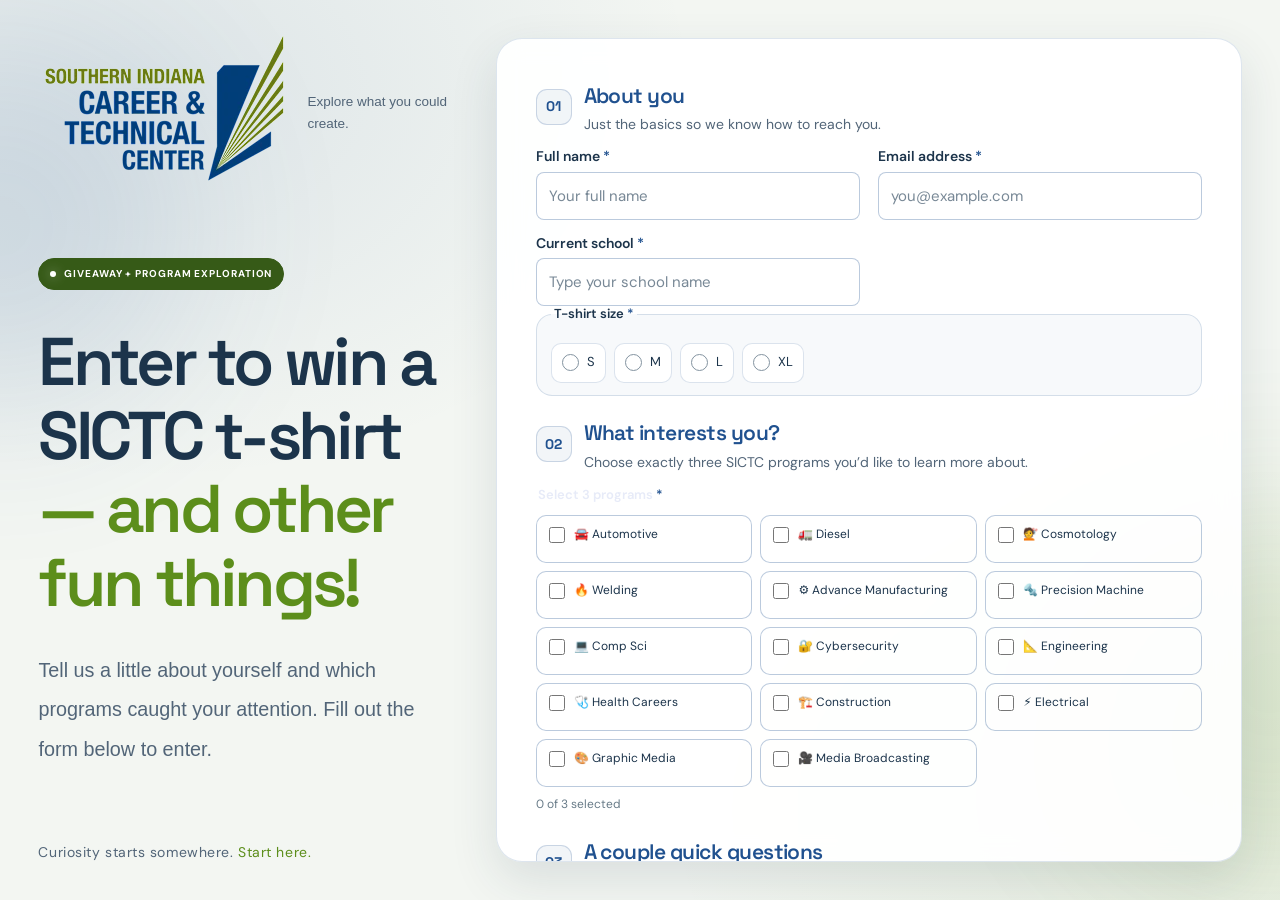
==== commit a76c22f1: "Update the form along with the corresponding apps script" ====
--- a/index.html
+++ b/index.html
@@ -52,28 +52,19 @@
 
             <div class="field">
               <label for="school">Current school <span class="required">*</span></label>
-              <input id="school" name="school" type="text" placeholder="Enter your school name" autocomplete="organization" required>
-            </div>
-
-            <div class="field">
-              <label for="shirt-size">T-shirt size <span class="required">*</span></label>
-              <div class="select-wrap">
-                <select id="shirt-size" name="shirt_size" required>
-                  <option value="" disabled selected>Select your size</option>
-                  <option value="Youth S">Youth Small</option>
-                  <option value="Youth M">Youth Medium</option>
-                  <option value="Youth L">Youth Large</option>
-                  <option value="Adult XS">Adult XS</option>
-                  <option value="Adult S">Adult Small</option>
-                  <option value="Adult M">Adult Medium</option>
-                  <option value="Adult L">Adult Large</option>
-                  <option value="Adult XL">Adult XL</option>
-                  <option value="Adult 2XL">Adult 2XL</option>
-                  <option value="Adult 3XL">Adult 3XL</option>
-                </select>
-              </div>
-            </div>
-          </div>
+              <input id="school" name="school" type="text" placeholder="Type your school name" autocomplete="organization" required>
+            </div>
+          </div>
+
+          <fieldset class="choice-panel">
+            <legend>T-shirt size <span class="required">*</span></legend>
+            <div class="radio-row">
+              <label class="radio-option"><input type="radio" name="shirt_size" value="S" required><span class="radio-custom"></span><span>S</span></label>
+              <label class="radio-option"><input type="radio" name="shirt_size" value="M"><span class="radio-custom"></span><span>M</span></label>
+              <label class="radio-option"><input type="radio" name="shirt_size" value="L"><span class="radio-custom"></span><span>L</span></label>
+              <label class="radio-option"><input type="radio" name="shirt_size" value="XL"><span class="radio-custom"></span><span>XL</span></label>
+            </div>
+          </fieldset>
         </section>
 
         <section class="form-section programs-section" aria-labelledby="programs-heading">
@@ -81,104 +72,41 @@
             <span class="section-number">02</span>
             <div>
               <h2 id="programs-heading">What interests you?</h2>
-              <p>Pick three SICTC programs you’d like to learn more about.</p>
-            </div>
-          </div>
-
-          <div class="program-grid">
-          <div class="field">
-            <label for="program-1">Program choice 1 <span class="required">*</span></label>
-            <div class="select-wrap">
-              <select id="program-1" name="program_1" required>
-                <option value="" disabled selected>Select a program</option>
-                <option>Computer Science</option>
-                <option>Cybersecurity</option>
-                <option>Architecture Engineering &amp; Design Technology</option>
-                <option>Media Communications &amp; Broadcasting</option>
-                <option>Graphic Communications/Digital Media</option>
-                <option>Building Construction Technology</option>
-                <option>Electrical Technology</option>
-                <option>HVAC-R and Energy Systems</option>
-                <option>Advanced Manufacturing Technology</option>
-                <option>Precision Machine Metalworking Technology</option>
-                <option>Welding Technology</option>
-                <option>Criminal Justice</option>
-                <option>Culinary Arts</option>
-                <option>Health Sciences: Exercise Science</option>
-                <option>Health Sciences: Pre-Professional</option>
-                <option>Veterinary Sciences</option>
-                <option>Cosmetology &amp; Barbering</option>
-                <option>Automotive Collision Repair Technology</option>
-                <option>Automotive Service Technology</option>
-                <option>Diesel Service Technology</option>
-              </select>
-            </div>
-          </div>
-          <div class="field">
-            <label for="program-2">Program choice 2 <span class="required">*</span></label>
-            <div class="select-wrap">
-              <select id="program-2" name="program_2" required>
-                <option value="" disabled selected>Select a program</option>
-                <option>Computer Science</option>
-                <option>Cybersecurity</option>
-                <option>Architecture Engineering &amp; Design Technology</option>
-                <option>Media Communications &amp; Broadcasting</option>
-                <option>Graphic Communications/Digital Media</option>
-                <option>Building Construction Technology</option>
-                <option>Electrical Technology</option>
-                <option>HVAC-R and Energy Systems</option>
-                <option>Advanced Manufacturing Technology</option>
-                <option>Precision Machine Metalworking Technology</option>
-                <option>Welding Technology</option>
-                <option>Criminal Justice</option>
-                <option>Culinary Arts</option>
-                <option>Health Sciences: Exercise Science</option>
-                <option>Health Sciences: Pre-Professional</option>
-                <option>Veterinary Sciences</option>
-                <option>Cosmetology &amp; Barbering</option>
-                <option>Automotive Collision Repair Technology</option>
-                <option>Automotive Service Technology</option>
-                <option>Diesel Service Technology</option>
-              </select>
-            </div>
-          </div>
-          <div class="field">
-            <label for="program-3">Program choice 3 <span class="required">*</span></label>
-            <div class="select-wrap">
-              <select id="program-3" name="program_3" required>
-                <option value="" disabled selected>Select a program</option>
-                <option>Computer Science</option>
-                <option>Cybersecurity</option>
-                <option>Architecture Engineering &amp; Design Technology</option>
-                <option>Media Communications &amp; Broadcasting</option>
-                <option>Graphic Communications/Digital Media</option>
-                <option>Building Construction Technology</option>
-                <option>Electrical Technology</option>
-                <option>HVAC-R and Energy Systems</option>
-                <option>Advanced Manufacturing Technology</option>
-                <option>Precision Machine Metalworking Technology</option>
-                <option>Welding Technology</option>
-                <option>Criminal Justice</option>
-                <option>Culinary Arts</option>
-                <option>Health Sciences: Exercise Science</option>
-                <option>Health Sciences: Pre-Professional</option>
-                <option>Veterinary Sciences</option>
-                <option>Cosmetology &amp; Barbering</option>
-                <option>Automotive Collision Repair Technology</option>
-                <option>Automotive Service Technology</option>
-                <option>Diesel Service Technology</option>
-              </select>
-            </div>
-          </div>
-          </div>
+              <p>Choose exactly three SICTC programs you’d like to learn more about.</p>
+            </div>
+          </div>
+
+          <fieldset class="program-picker" aria-describedby="program-count">
+            <legend>Select 3 programs <span class="required">*</span></legend>
+            <div class="program-options" id="program-options">
+              <label class="program-option"><input type="checkbox" value="Automotive"><span>🚘 Automotive</span></label>
+              <label class="program-option"><input type="checkbox" value="Diesel"><span>🚛 Diesel</span></label>
+              <label class="program-option"><input type="checkbox" value="Cosmotology"><span>💇 Cosmotology</span></label>
+              <label class="program-option"><input type="checkbox" value="Welding"><span>🔥 Welding</span></label>
+              <label class="program-option"><input type="checkbox" value="Advance Manufacturing"><span>⚙️ Advance Manufacturing</span></label>
+              <label class="program-option"><input type="checkbox" value="Precision Machine"><span>🔩 Precision Machine</span></label>
+              <label class="program-option"><input type="checkbox" value="Comp Sci"><span>💻 Comp Sci</span></label>
+              <label class="program-option"><input type="checkbox" value="Cybersecurity"><span>🔐 Cybersecurity</span></label>
+              <label class="program-option"><input type="checkbox" value="Engineering"><span>📐 Engineering</span></label>
+              <label class="program-option"><input type="checkbox" value="Health Careers"><span>🩺 Health Careers</span></label>
+              <label class="program-option"><input type="checkbox" value="Construction"><span>🏗️ Construction</span></label>
+              <label class="program-option"><input type="checkbox" value="Electrical"><span>⚡ Electrical</span></label>
+              <label class="program-option"><input type="checkbox" value="Graphic Media"><span>🎨 Graphic Media</span></label>
+              <label class="program-option"><input type="checkbox" value="Media Broadcasting"><span>🎥 Media Broadcasting</span></label>
+            </div>
+            <p class="field-hint" id="program-count" aria-live="polite">0 of 3 selected</p>
+          </fieldset>
+          <input type="hidden" name="program_1" id="program-1">
+          <input type="hidden" name="program_2" id="program-2">
+          <input type="hidden" name="program_3" id="program-3">
         </section>
 
         <section class="form-section student-section" aria-labelledby="student-heading">
           <div class="section-heading">
             <span class="section-number">03</span>
             <div>
-              <h2 id="student-heading">One quick question</h2>
-              <p>This section only applies to EVSC students.</p>
+              <h2 id="student-heading">A couple quick questions</h2>
+              <p>Help us learn a little more about you.</p>
             </div>
           </div>
 
@@ -188,18 +116,18 @@
               <label class="radio-option">
                 <input type="radio" name="evsc_student" value="yes" required>
                 <span class="radio-custom"></span>
-                <span>Yes, I am</span>
+                <span>Yes</span>
               </label>
               <label class="radio-option">
                 <input type="radio" name="evsc_student" value="no" required>
                 <span class="radio-custom"></span>
-                <span>No, I’m not</span>
-              </label>
-            </div>
-          </fieldset>
-
-          <div id="options-fair-field" class="field conditional-field" hidden>
-            <label>Did you see us at the Options Fair? <span class="required">*</span></label>
+                <span>No</span>
+              </label>
+            </div>
+          </fieldset>
+
+          <fieldset id="options-fair-field" class="choice-panel conditional-field" hidden>
+            <legend>Did you see us at the Options Fair? <span class="required">*</span></legend>
             <div class="radio-row">
               <label class="radio-option">
                 <input type="radio" name="options_fair" value="yes">
@@ -217,7 +145,7 @@
                 <span>Not sure</span>
               </label>
             </div>
-          </div>
+          </fieldset>
         </section>
 
         <div class="form-footer">
@@ -237,27 +165,48 @@
     const form = document.getElementById('giveaway-form');
     const optionsFairField = document.getElementById('options-fair-field');
     const optionsFairInputs = [...document.querySelectorAll('input[name="options_fair"]')];
+    const evscStudentInputs = [...document.querySelectorAll('input[name="evsc_student"]')];
+    const programOptions = [...document.querySelectorAll('#program-options input[type="checkbox"]')];
+    const programCount = document.getElementById('program-count');
+    const programInputs = [1, 2, 3].map((number) => document.getElementById(`program-${number}`));
     const formMessage = document.getElementById('form-message');
     const submitButton = form.querySelector('button[type="submit"]');
     const privacyNote = form.querySelector('.privacy-note');
-    const googleAppsScriptUrl = 'https://script.google.com/macros/s/AKfycbyyPRxPZwp46265XbdS-V0ND6jwR6G9s24jXCnYWfOxH8zINSwjen-m733zhERFNGpn6w/exec';
-
+    const googleAppsScriptUrl = 'https://script.google.com/macros/s/AKfycbwjAxIVR1YkuGg3ndz47h8uXieunc9lsRlerNPayn4u4iprEZOp2X1iLcO1EishqUknzg/exec';
     function updateOptionsFairQuestion() {
-      const selected = document.querySelector('input[name="evsc_student"]:checked');
-      const showQuestion = selected && selected.value === 'yes';
-      optionsFairField.hidden = !showQuestion;
+      const isEvscStudent = document.querySelector('input[name="evsc_student"]:checked')?.value === 'yes';
+      optionsFairField.hidden = !isEvscStudent;
       optionsFairInputs.forEach((input) => {
-        input.required = Boolean(showQuestion);
-        if (!showQuestion) input.checked = false;
+        input.required = isEvscStudent;
+        if (!isEvscStudent) input.checked = false;
       });
     }
 
-    document.querySelectorAll('input[name="evsc_student"]').forEach((input) => {
-      input.addEventListener('change', updateOptionsFairQuestion);
-    });
+    evscStudentInputs.forEach((input) => input.addEventListener('change', updateOptionsFairQuestion));
+    updateOptionsFairQuestion();
+
+    function updateProgramChoices(event) {
+      if (event?.target.checked && programOptions.filter((input) => input.checked).length > 3) {
+        event.target.checked = false;
+      }
+      const selectedPrograms = programOptions.filter((input) => input.checked).map((input) => input.value);
+
+      programInputs.forEach((input, index) => {
+        input.value = selectedPrograms[index] || '';
+      });
+      programOptions.forEach((input) => {
+        input.disabled = selectedPrograms.length === 3 && !input.checked;
+      });
+      programCount.textContent = `${selectedPrograms.length} of 3 selected`;
+      programOptions[0].setCustomValidity(selectedPrograms.length === 3 ? '' : 'Select exactly 3 programs.');
+    }
+
+    programOptions.forEach((input) => input.addEventListener('change', updateProgramChoices));
+    updateProgramChoices();
 
     form.addEventListener('submit', async (event) => {
       event.preventDefault();
+      updateProgramChoices();
       if (!form.reportValidity()) return;
 
       privacyNote.hidden = true;
--- a/styles.css
+++ b/styles.css
@@ -312,6 +312,77 @@
   font-size: 12px;
 }
 
+.program-picker {
+  min-width: 0;
+  margin: 0;
+  padding: 0;
+  border: 0;
+}
+
+.program-picker legend {
+  margin-bottom: 9px;
+  color: #e7ebf8;
+  font-size: 13px;
+  font-weight: 600;
+}
+
+.program-options {
+  display: grid;
+  grid-template-columns: repeat(auto-fit, minmax(210px, 1fr));
+  gap: 8px;
+}
+
+.program-option {
+  display: flex;
+  min-width: 0;
+  min-height: 48px;
+  align-items: flex-start;
+  gap: 9px;
+  margin: 0;
+  padding: 10px 12px;
+  border: 1px solid var(--border-strong);
+  border-radius: var(--radius-sm);
+  background: rgba(255, 255, 255, 0.025);
+  color: var(--text);
+  cursor: pointer;
+  font-size: 12px;
+  line-height: 1.4;
+  transition: border-color 160ms ease, background 160ms ease;
+}
+
+.program-option:hover {
+  border-color: rgba(92, 141, 27, 0.55);
+  background: rgba(92, 141, 27, 0.08);
+}
+
+.program-option input {
+  width: 16px;
+  height: 16px;
+  flex: 0 0 auto;
+  margin: 1px 0 0;
+  accent-color: var(--brand-blue);
+}
+
+.program-option input:focus-visible {
+  outline: 3px solid rgba(26, 82, 144, 0.38);
+  outline-offset: 3px;
+}
+
+.program-option input:checked + span {
+  color: var(--brand-blue);
+  font-weight: 700;
+}
+
+.program-option input:disabled,
+.program-option input:disabled + span {
+  cursor: not-allowed;
+  opacity: 0.5;
+}
+
+.program-picker .field-hint {
+  margin-top: 8px;
+}
+
 .program-grid {
   display: grid;
   grid-template-columns: repeat(3, minmax(0, 1fr));
@@ -775,7 +846,7 @@
   .privacy-note { font-size: 8px; }
 }
 
-@media (max-height: 680px) {
+@media (min-width: 761px) and (max-height: 800px) {
   .page-shell { padding-top: 8px; padding-bottom: 8px; }
   .brand-row { margin-bottom: 8px; }
   h1 { margin: 8px 0; font-size: clamp(1.5rem, 5vh, 2.5rem); }
@@ -869,3 +940,86 @@
 @media (min-width: 761px) and (max-width: 1000px) {
   .program-grid { grid-template-columns: repeat(2, minmax(0, 1fr)); }
 }
+
+@media (min-width: 761px) and (max-height: 800px) {
+  .page-shell {
+    grid-template-columns: minmax(0, 1fr);
+    grid-template-rows: minmax(0, 1fr);
+    gap: 0;
+    padding: 8px;
+  }
+  .intro-panel { display: none; }
+  .form-card { overflow: hidden; padding: 10px 14px; }
+  .form-layout {
+    height: 100%;
+    min-height: 0;
+    grid-template-columns: repeat(2, minmax(0, 1fr));
+    grid-template-rows: minmax(0, 1fr) auto;
+    align-content: stretch;
+    gap: 8px 14px;
+  }
+  .about-section {
+    grid-column: 1;
+    grid-row: 1;
+  }
+  .programs-section {
+    grid-column: 2;
+    grid-row: 1;
+    min-height: 0;
+  }
+  .student-section {
+    grid-column: 1;
+    grid-row: 2;
+    gap: 5px;
+  }
+  .form-layout > .form-footer {
+    grid-column: 2;
+    grid-row: 2;
+    align-self: center;
+  }
+  .section-heading { gap: 7px; margin-bottom: 5px; }
+  .section-heading p { display: none; }
+  .section-heading h2 { font-size: 15px; }
+  .section-number { width: 24px; height: 24px; font-size: 10px; }
+  .basic-fields { gap: 5px 8px; }
+  .field > label, .choice-panel legend, .program-picker legend { font-size: 10px; }
+  input[type="text"], input[type="email"], select {
+    min-height: 32px;
+    padding: 5px 7px;
+    font-size: 10px;
+  }
+  .choice-panel { padding: 6px; }
+  .choice-panel legend { margin-bottom: 4px; }
+  .radio-row { gap: 4px; }
+  .radio-option { min-height: 26px; gap: 4px; padding: 4px 6px; font-size: 9px; }
+  .radio-custom { width: 12px; height: 12px; }
+  .program-picker { min-height: 0; }
+  .program-picker legend { margin-bottom: 5px; }
+  .program-options { grid-template-columns: repeat(2, minmax(0, 1fr)); gap: 4px; }
+  .program-option {
+    min-height: 32px;
+    align-items: center;
+    gap: 5px;
+    padding: 4px 6px;
+    border-radius: 7px;
+    font-size: 9px;
+    line-height: 1.2;
+  }
+  .program-option input { width: 13px; height: 13px; }
+  .program-picker .field-hint { margin-top: 5px; font-size: 10px; }
+  .form-footer { padding-top: 6px; }
+  .form-footer > p:first-child { margin-bottom: 4px; font-size: 9px; }
+  .submit-button { min-height: 34px; padding: 4px 8px; font-size: 11px; }
+  .button-arrow { width: 20px; height: 20px; }
+  .privacy-note { margin-top: 4px; font-size: 8px; line-height: 1.25; }
+}
+
+@media (max-width: 760px) and (min-height: 681px) and (max-height: 900px) {
+  .page-shell { grid-template-rows: minmax(0, 1fr); }
+  .intro-panel { display: none; }
+  .form-card { overflow: hidden; padding: 8px; }
+  .form-layout { gap: 4px; }
+  .section-heading p { display: none; }
+  .program-options { grid-template-columns: repeat(2, minmax(0, 1fr)); gap: 5px; }
+  .program-option { min-height: 36px; padding: 6px 7px; font-size: 10px; }
+}
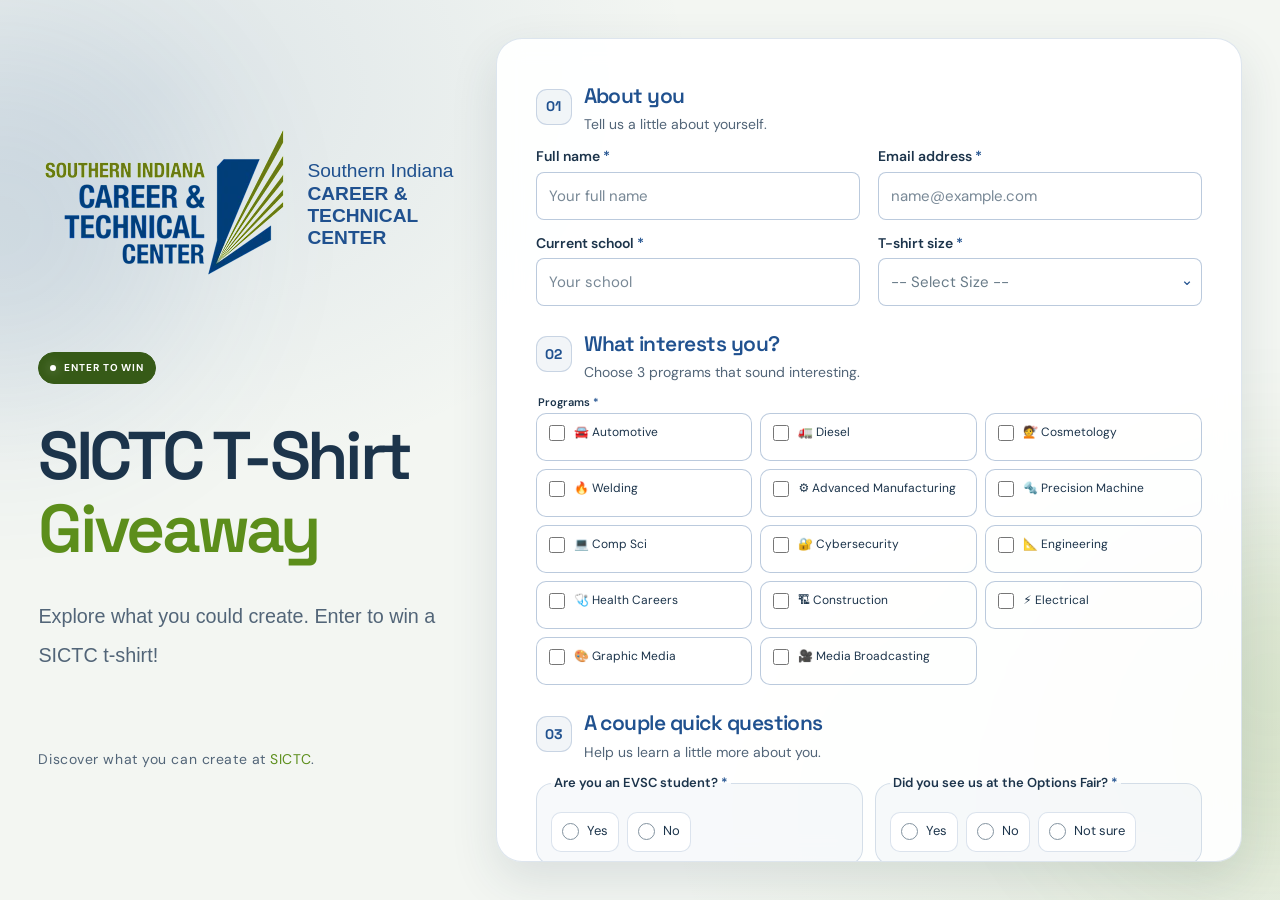
==== commit 2ef2b472: "fixed css and added sql setup and flask files" ====
--- a/index.html
+++ b/index.html
@@ -3,7 +3,7 @@
 <head>
   <meta charset="UTF-8">
   <meta name="viewport" content="width=device-width, initial-scale=1.0">
-  <meta name="theme-color" content="#f4f7f5">
+  <meta name="theme-color" content="#f3f6f2">
   <title>SICTC T-Shirt Giveaway</title>
   <link rel="stylesheet" href="styles.css">
 </head>
@@ -14,57 +14,59 @@
 
     <section class="intro-panel" aria-labelledby="page-title">
       <div class="brand-row">
-        <img class="brand-logo" src="assets/images/sictc-logo.png" alt="Southern Indiana Career &amp; Technical Center">
-        <div class="brand-words">
-          <p class="brand-caption">Explore what you could create.</p>
-        </div>
+        <img class="brand-logo" src="assets/images/sictc-logo.png" alt="SICTC">
+        <p class="eyebrow">
+          <span>Southern Indiana</span>
+          <span>Career &amp; Technical Center</span>
+        </p>
       </div>
 
       <div class="intro">
-        <div class="pill"><span class="pill-dot"></span> GIVEAWAY + PROGRAM EXPLORATION</div>
-        <h1 id="page-title">Enter to win a SICTC t-shirt <span>— and other fun things!</span></h1>
-        <p class="intro-copy">Tell us a little about yourself and which programs caught your attention. Fill out the form below to enter.</p>
+        <span class="pill"><span class="pill-dot" aria-hidden="true"></span> ENTER TO WIN</span>
+        <h1 id="page-title">SICTC T-Shirt <span>Giveaway</span></h1>
+        <p class="intro-copy">Explore what you could create. Enter to win a SICTC t-shirt!</p>
       </div>
-      <footer class="page-footer">Curiosity starts somewhere. <span>Start here.</span></footer>
+
+      <footer class="page-footer">Discover what you can create at <span>SICTC</span>.</footer>
     </section>
 
     <section class="form-card" aria-label="Giveaway entry form">
-      <form id="giveaway-form" class="form-layout" action="#" method="post">
+      <form action="/submit" method="POST" class="form-layout">
         <section class="form-section about-section" aria-labelledby="about-heading">
           <div class="section-heading">
             <span class="section-number">01</span>
             <div>
               <h2 id="about-heading">About you</h2>
-              <p>Just the basics so we know how to reach you.</p>
+              <p>Tell us a little about yourself.</p>
             </div>
           </div>
 
           <div class="basic-fields">
             <div class="field">
               <label for="full-name">Full name <span class="required">*</span></label>
-              <input id="full-name" name="full_name" type="text" placeholder="Your full name" autocomplete="name" required>
+              <input id="full-name" type="text" name="full_name" autocomplete="name" placeholder="Your full name" required>
             </div>
-
             <div class="field">
               <label for="email">Email address <span class="required">*</span></label>
-              <input id="email" name="email" type="email" placeholder="you@example.com" autocomplete="email" required>
+              <input id="email" type="email" name="email" autocomplete="email" placeholder="name@example.com" required>
             </div>
-
             <div class="field">
               <label for="school">Current school <span class="required">*</span></label>
-              <input id="school" name="school" type="text" placeholder="Type your school name" autocomplete="organization" required>
+              <input id="school" type="text" name="school" autocomplete="organization" placeholder="Your school" required>
+            </div>
+            <div class="field">
+              <label for="t-shirt-size">T-shirt size <span class="required">*</span></label>
+              <div class="select-wrap">
+                <select id="t-shirt-size" name="t_shirt_size" required>
+                  <option value="">-- Select Size --</option>
+                  <option value="S">S</option>
+                  <option value="M">M</option>
+                  <option value="L">L</option>
+                  <option value="XL">XL</option>
+                </select>
+              </div>
             </div>
           </div>
-
-          <fieldset class="choice-panel">
-            <legend>T-shirt size <span class="required">*</span></legend>
-            <div class="radio-row">
-              <label class="radio-option"><input type="radio" name="shirt_size" value="S" required><span class="radio-custom"></span><span>S</span></label>
-              <label class="radio-option"><input type="radio" name="shirt_size" value="M"><span class="radio-custom"></span><span>M</span></label>
-              <label class="radio-option"><input type="radio" name="shirt_size" value="L"><span class="radio-custom"></span><span>L</span></label>
-              <label class="radio-option"><input type="radio" name="shirt_size" value="XL"><span class="radio-custom"></span><span>XL</span></label>
-            </div>
-          </fieldset>
         </section>
 
         <section class="form-section programs-section" aria-labelledby="programs-heading">
@@ -72,40 +74,36 @@
             <span class="section-number">02</span>
             <div>
               <h2 id="programs-heading">What interests you?</h2>
-              <p>Choose exactly three SICTC programs you’d like to learn more about.</p>
+              <p>Choose 3 programs that sound interesting.</p>
             </div>
           </div>
 
-          <fieldset class="program-picker" aria-describedby="program-count">
-            <legend>Select 3 programs <span class="required">*</span></legend>
-            <div class="program-options" id="program-options">
-              <label class="program-option"><input type="checkbox" value="Automotive"><span>🚘 Automotive</span></label>
-              <label class="program-option"><input type="checkbox" value="Diesel"><span>🚛 Diesel</span></label>
-              <label class="program-option"><input type="checkbox" value="Cosmotology"><span>💇 Cosmotology</span></label>
-              <label class="program-option"><input type="checkbox" value="Welding"><span>🔥 Welding</span></label>
-              <label class="program-option"><input type="checkbox" value="Advance Manufacturing"><span>⚙️ Advance Manufacturing</span></label>
-              <label class="program-option"><input type="checkbox" value="Precision Machine"><span>🔩 Precision Machine</span></label>
-              <label class="program-option"><input type="checkbox" value="Comp Sci"><span>💻 Comp Sci</span></label>
-              <label class="program-option"><input type="checkbox" value="Cybersecurity"><span>🔐 Cybersecurity</span></label>
-              <label class="program-option"><input type="checkbox" value="Engineering"><span>📐 Engineering</span></label>
-              <label class="program-option"><input type="checkbox" value="Health Careers"><span>🩺 Health Careers</span></label>
-              <label class="program-option"><input type="checkbox" value="Construction"><span>🏗️ Construction</span></label>
-              <label class="program-option"><input type="checkbox" value="Electrical"><span>⚡ Electrical</span></label>
-              <label class="program-option"><input type="checkbox" value="Graphic Media"><span>🎨 Graphic Media</span></label>
-              <label class="program-option"><input type="checkbox" value="Media Broadcasting"><span>🎥 Media Broadcasting</span></label>
+          <fieldset class="program-picker">
+            <legend>Programs <span class="required">*</span></legend>
+            <div class="program-options">
+              <label class="program-option"><input type="checkbox" name="programs[]" value="Automotive"><span>🚘 Automotive</span></label>
+              <label class="program-option"><input type="checkbox" name="programs[]" value="Diesel"><span>🚛 Diesel</span></label>
+              <label class="program-option"><input type="checkbox" name="programs[]" value="Cosmetology"><span>💇 Cosmetology</span></label>
+              <label class="program-option"><input type="checkbox" name="programs[]" value="Welding"><span>🔥 Welding</span></label>
+              <label class="program-option"><input type="checkbox" name="programs[]" value="Advanced Manufacturing"><span>⚙ Advanced Manufacturing</span></label>
+              <label class="program-option"><input type="checkbox" name="programs[]" value="Precision Machine"><span>🔩 Precision Machine</span></label>
+              <label class="program-option"><input type="checkbox" name="programs[]" value="Comp Sci"><span>💻 Comp Sci</span></label>
+              <label class="program-option"><input type="checkbox" name="programs[]" value="Cybersecurity"><span>🔐 Cybersecurity</span></label>
+              <label class="program-option"><input type="checkbox" name="programs[]" value="Engineering"><span>📐 Engineering</span></label>
+              <label class="program-option"><input type="checkbox" name="programs[]" value="Health Careers"><span>🩺 Health Careers</span></label>
+              <label class="program-option"><input type="checkbox" name="programs[]" value="Construction"><span>🏗 Construction</span></label>
+              <label class="program-option"><input type="checkbox" name="programs[]" value="Electrical"><span>⚡ Electrical</span></label>
+              <label class="program-option"><input type="checkbox" name="programs[]" value="Graphic Media"><span>🎨 Graphic Media</span></label>
+              <label class="program-option"><input type="checkbox" name="programs[]" value="Media Broadcasting"><span>🎥 Media Broadcasting</span></label>
             </div>
-            <p class="field-hint" id="program-count" aria-live="polite">0 of 3 selected</p>
           </fieldset>
-          <input type="hidden" name="program_1" id="program-1">
-          <input type="hidden" name="program_2" id="program-2">
-          <input type="hidden" name="program_3" id="program-3">
         </section>
 
-        <section class="form-section student-section" aria-labelledby="student-heading">
+        <section class="form-section student-section" aria-labelledby="questions-heading">
           <div class="section-heading">
             <span class="section-number">03</span>
             <div>
-              <h2 id="student-heading">A couple quick questions</h2>
+              <h2 id="questions-heading">A couple quick questions</h2>
               <p>Help us learn a little more about you.</p>
             </div>
           </div>
@@ -115,33 +113,33 @@
             <div class="radio-row">
               <label class="radio-option">
                 <input type="radio" name="evsc_student" value="yes" required>
-                <span class="radio-custom"></span>
+                <span class="radio-custom" aria-hidden="true"></span>
                 <span>Yes</span>
               </label>
               <label class="radio-option">
-                <input type="radio" name="evsc_student" value="no" required>
-                <span class="radio-custom"></span>
+                <input type="radio" name="evsc_student" value="no">
+                <span class="radio-custom" aria-hidden="true"></span>
                 <span>No</span>
               </label>
             </div>
           </fieldset>
 
-          <fieldset id="options-fair-field" class="choice-panel conditional-field" hidden>
+          <fieldset class="choice-panel">
             <legend>Did you see us at the Options Fair? <span class="required">*</span></legend>
             <div class="radio-row">
               <label class="radio-option">
-                <input type="radio" name="options_fair" value="yes">
-                <span class="radio-custom"></span>
+                <input type="radio" name="options_fair" value="yes" required>
+                <span class="radio-custom" aria-hidden="true"></span>
                 <span>Yes</span>
               </label>
               <label class="radio-option">
                 <input type="radio" name="options_fair" value="no">
-                <span class="radio-custom"></span>
+                <span class="radio-custom" aria-hidden="true"></span>
                 <span>No</span>
               </label>
               <label class="radio-option">
                 <input type="radio" name="options_fair" value="not_sure">
-                <span class="radio-custom"></span>
+                <span class="radio-custom" aria-hidden="true"></span>
                 <span>Not sure</span>
               </label>
             </div>
@@ -154,83 +152,9 @@
             <span>Submit my entry</span>
             <span class="button-arrow" aria-hidden="true">↗</span>
           </button>
-          <p class="privacy-note">Your information should only be used for this giveaway and related SICTC follow-up.</p>
-          <div id="form-message" class="form-message" role="status" aria-live="polite" hidden></div>
         </div>
       </form>
     </section>
   </main>
-
-  <script>
-    const form = document.getElementById('giveaway-form');
-    const optionsFairField = document.getElementById('options-fair-field');
-    const optionsFairInputs = [...document.querySelectorAll('input[name="options_fair"]')];
-    const evscStudentInputs = [...document.querySelectorAll('input[name="evsc_student"]')];
-    const programOptions = [...document.querySelectorAll('#program-options input[type="checkbox"]')];
-    const programCount = document.getElementById('program-count');
-    const programInputs = [1, 2, 3].map((number) => document.getElementById(`program-${number}`));
-    const formMessage = document.getElementById('form-message');
-    const submitButton = form.querySelector('button[type="submit"]');
-    const privacyNote = form.querySelector('.privacy-note');
-    const googleAppsScriptUrl = 'https://script.google.com/macros/s/AKfycbwjAxIVR1YkuGg3ndz47h8uXieunc9lsRlerNPayn4u4iprEZOp2X1iLcO1EishqUknzg/exec';
-    function updateOptionsFairQuestion() {
-      const isEvscStudent = document.querySelector('input[name="evsc_student"]:checked')?.value === 'yes';
-      optionsFairField.hidden = !isEvscStudent;
-      optionsFairInputs.forEach((input) => {
-        input.required = isEvscStudent;
-        if (!isEvscStudent) input.checked = false;
-      });
-    }
-
-    evscStudentInputs.forEach((input) => input.addEventListener('change', updateOptionsFairQuestion));
-    updateOptionsFairQuestion();
-
-    function updateProgramChoices(event) {
-      if (event?.target.checked && programOptions.filter((input) => input.checked).length > 3) {
-        event.target.checked = false;
-      }
-      const selectedPrograms = programOptions.filter((input) => input.checked).map((input) => input.value);
-
-      programInputs.forEach((input, index) => {
-        input.value = selectedPrograms[index] || '';
-      });
-      programOptions.forEach((input) => {
-        input.disabled = selectedPrograms.length === 3 && !input.checked;
-      });
-      programCount.textContent = `${selectedPrograms.length} of 3 selected`;
-      programOptions[0].setCustomValidity(selectedPrograms.length === 3 ? '' : 'Select exactly 3 programs.');
-    }
-
-    programOptions.forEach((input) => input.addEventListener('change', updateProgramChoices));
-    updateProgramChoices();
-
-    form.addEventListener('submit', async (event) => {
-      event.preventDefault();
-      updateProgramChoices();
-      if (!form.reportValidity()) return;
-
-      privacyNote.hidden = true;
-      formMessage.hidden = false;
-      if (!googleAppsScriptUrl) {
-        formMessage.textContent = 'This form is not connected yet. Set the Google Apps Script web app URL after deployment.';
-        return;
-      }
-
-      submitButton.disabled = true;
-      formMessage.textContent = 'Submitting your entry...';
-
-      try {
-        await fetch(googleAppsScriptUrl, {
-          method: 'POST',
-          mode: 'no-cors',
-          body: new URLSearchParams(new FormData(form))
-        });
-        formMessage.textContent = 'Form submitted, you will receive an email soon regarding your T-Shirt.';
-      } catch (error) {
-        submitButton.disabled = false;
-        formMessage.textContent = 'We could not send your entry. Please check your connection and try again.';
-      }
-    });
-  </script>
 </body>
 </html>
--- a/styles.css
+++ b/styles.css
@@ -537,16 +537,37 @@
   text-align: center;
 }
 
-.form-message {
-  margin-top: 18px;
-  padding: 13px 15px;
-  border: 1px solid rgba(26, 82, 144, 0.42);
-  border-radius: 10px;
-  background: rgba(26, 82, 144, 0.16);
-  color: #c5e0f6;
-  font-size: 13px;
-}
-.form-message[hidden] { display: none; }
+.form-alert {
+  position: fixed;
+  z-index: 20;
+  top: 16px;
+  left: 50%;
+  width: min(460px, calc(100% - 32px));
+  padding: 13px 18px;
+  border: 1px solid #2e7d32;
+  border-radius: 12px;
+  background: #2e7d32;
+  color: #fff;
+  font-size: 14px;
+  font-weight: 700;
+  line-height: 1.4;
+  text-align: center;
+  box-shadow: 0 10px 28px rgba(0, 0, 0, 0.28);
+  transform: translate(-50%, 0);
+  animation: alert-in 180ms ease-out;
+}
+
+.form-alert.error {
+  border-color: #b3261e;
+  background: #b3261e;
+}
+
+.form-alert[hidden] { display: none; }
+
+@keyframes alert-in {
+  from { opacity: 0; transform: translate(-50%, -8px); }
+  to { opacity: 1; transform: translate(-50%, 0); }
+}
 
 .page-footer {
   margin-top: clamp(24px, 6vh, 60px);
@@ -685,7 +706,7 @@
   gap: 8px 12px;
 }
 .field { margin-bottom: 0; }
-.field > label, .choice-panel legend {
+.field > label, .choice-panel legend, .program-picker legend {
   margin-bottom: 4px;
   color: var(--text);
   font-size: 11px;
@@ -783,23 +804,6 @@
 .submit-button:hover { background: #173f70; box-shadow: 0 6px 16px rgba(32, 81, 143, 0.24); }
 .button-arrow { width: 24px; height: 24px; }
 .privacy-note { margin: 6px 0 0; color: var(--muted); font-size: 9px; line-height: 1.35; }
-.form-message {
-  margin-top: 6px;
-  padding: 7px 9px;
-  border-color: rgba(32, 81, 143, 0.22);
-  background: #edf4fa;
-  color: #1d4c77;
-  font-size: 10px;
-  line-height: 1.35;
-}
-.form-message:not([hidden]) {
-  position: absolute;
-  right: 0;
-  bottom: 0;
-  left: 0;
-  margin: 0;
-}
-
 @media (max-width: 760px) {
   .page-shell {
     grid-template-columns: minmax(0, 1fr);
